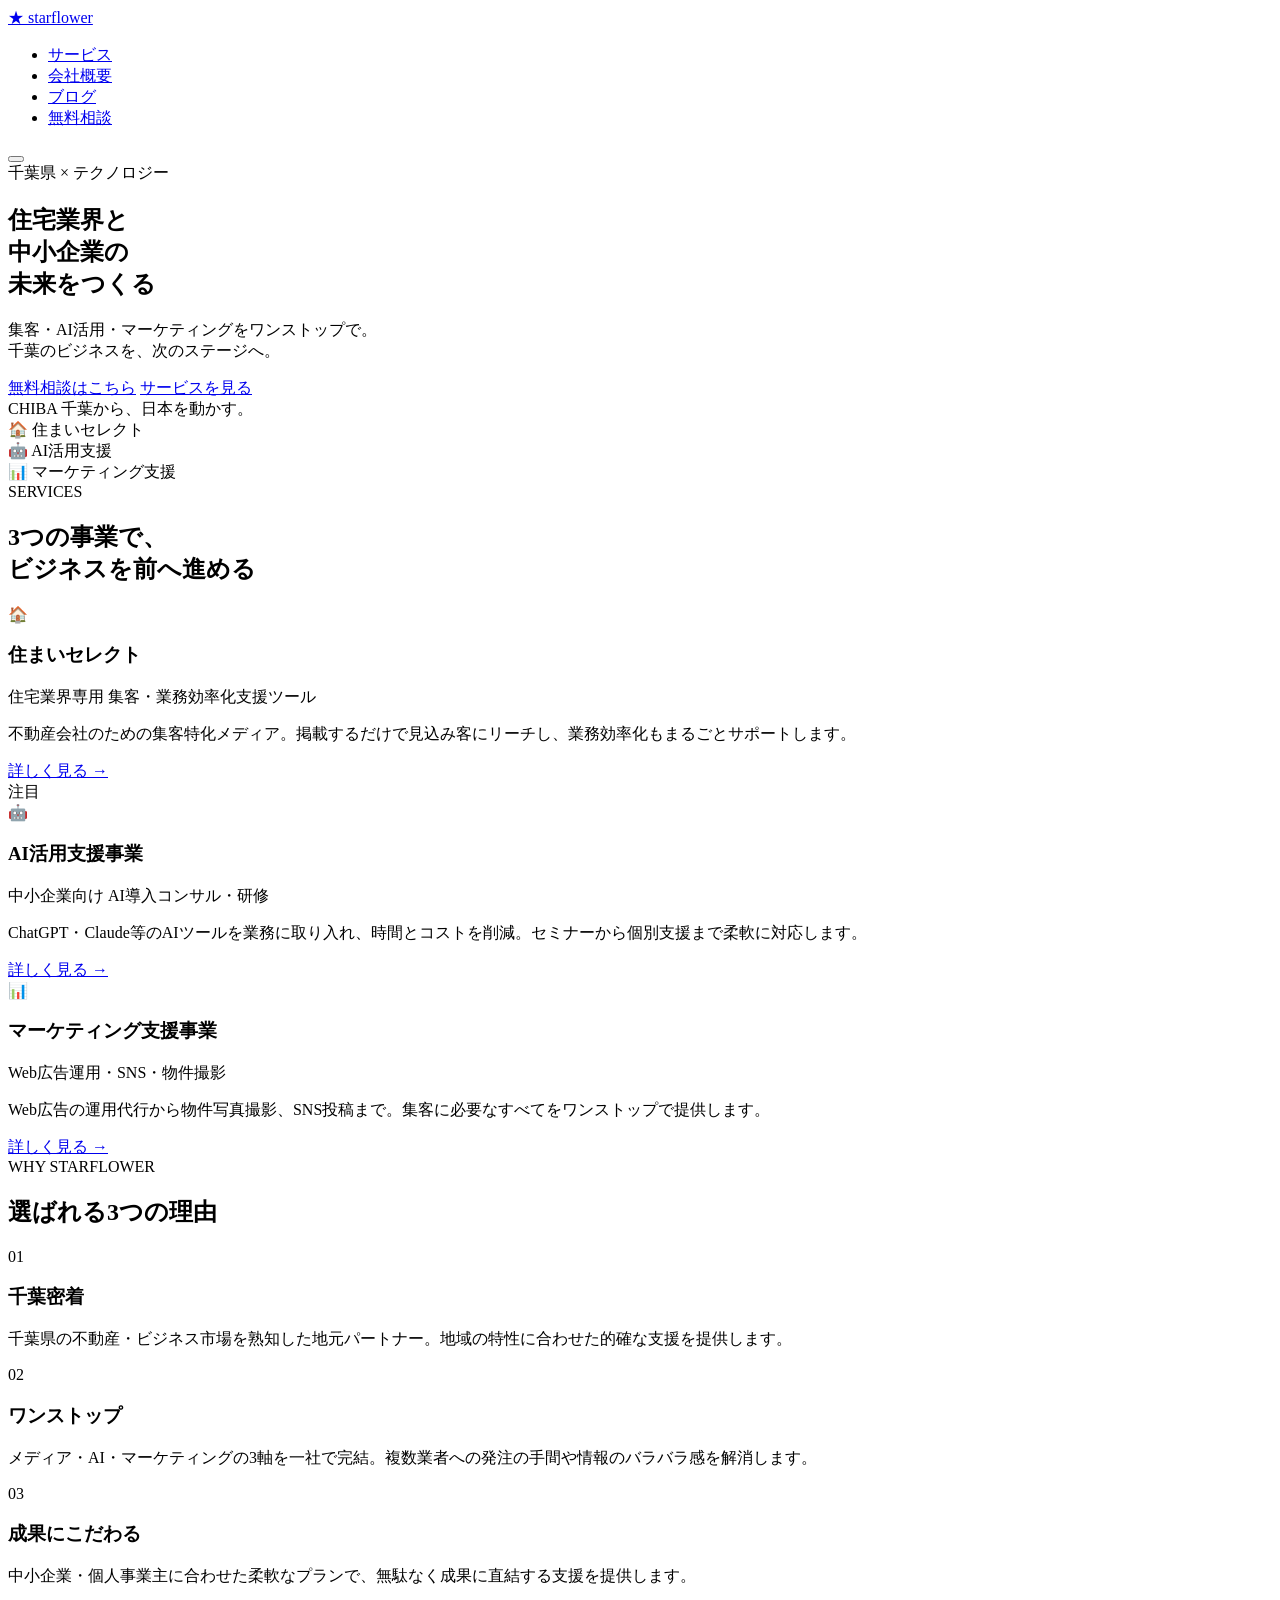
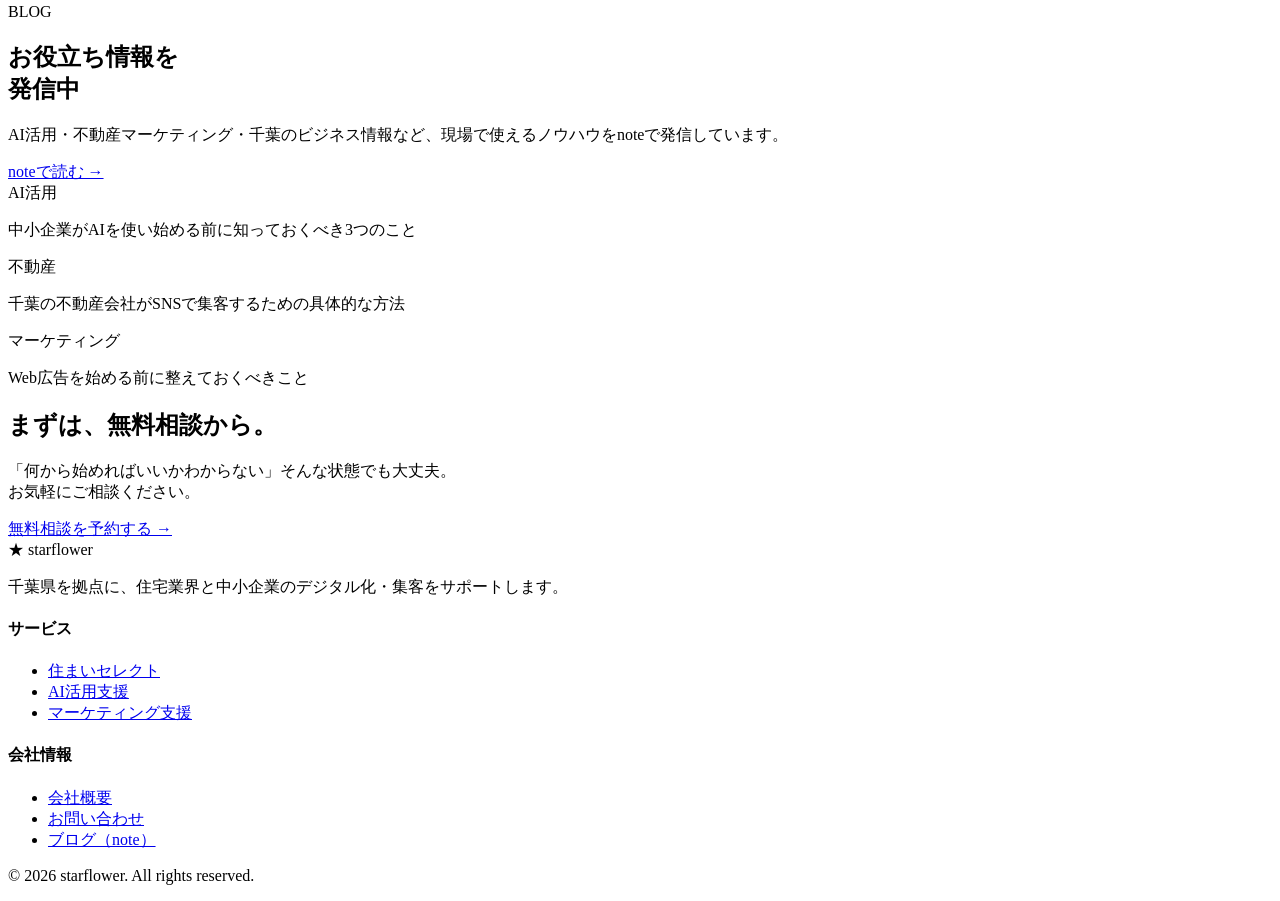
==== index.html @ 9327b20c "add index.html" ====
<!DOCTYPE html>
<html lang="ja">
<head>
  <meta charset="UTF-8">
  <meta name="viewport" content="width=device-width, initial-scale=1.0">
  <title>starflower | 千葉の住宅業界・中小企業を支援</title>
  <meta name="description" content="starflowerは千葉県を拠点に、住まいセレクト・AI活用支援・マーケティング支援の3事業で、住宅業界と中小企業のデジタル化・集客をサポートします。">
  <link rel="preconnect" href="https://fonts.googleapis.com">
  <link rel="preconnect" href="https://fonts.gstatic.com" crossorigin>
  <link href="https://fonts.googleapis.com/css2?family=Noto+Sans+JP:wght@300;400;500;700&family=Poppins:wght@400;600;700&display=swap" rel="stylesheet">
  <link rel="stylesheet" href="css/style.css">
</head>
<body>

  <!-- Header -->
  <header class="header" id="header">
    <div class="container">
      <a href="index.html" class="logo">★ starflower</a>
      <nav class="nav" id="nav">
        <ul>
          <li><a href="services.html">サービス</a></li>
          <li><a href="about.html">会社概要</a></li>
          <li><a href="https://note.com/" target="_blank" rel="noopener">ブログ</a></li>
          <li><a href="contact.html" class="btn-nav">無料相談</a></li>
        </ul>
      </nav>
      <button class="hamburger" id="hamburger" aria-label="メニュー">
        <span></span><span></span><span></span>
      </button>
    </div>
  </header>

  <!-- Hero -->
  <section class="hero">
    <div class="container">
      <div class="hero-content fade-in">
        <span class="hero-badge">千葉県 × テクノロジー</span>
        <h1>住宅業界と<br>中小企業の<br><span class="highlight">未来をつくる</span></h1>
        <p class="hero-sub">集客・AI活用・マーケティングをワンストップで。<br>千葉のビジネスを、次のステージへ。</p>
        <div class="hero-cta">
          <a href="contact.html" class="btn-primary">無料相談はこちら</a>
          <a href="services.html" class="btn-ghost">サービスを見る</a>
        </div>
      </div>
      <div class="hero-visual fade-in">
        <div class="hero-blob">
          <div class="blob-inner">
            <div class="blob-text">
              <span class="blob-en">CHIBA</span>
              <span class="blob-ja">千葉から、日本を動かす。</span>
            </div>
          </div>
        </div>
        <div class="floating-card card-1">
          <span class="card-icon">🏠</span>
          <span>住まいセレクト</span>
        </div>
        <div class="floating-card card-2">
          <span class="card-icon">🤖</span>
          <span>AI活用支援</span>
        </div>
        <div class="floating-card card-3">
          <span class="card-icon">📊</span>
          <span>マーケティング支援</span>
        </div>
      </div>
    </div>
  </section>

  <!-- Services -->
  <section class="section services-section" id="services">
    <div class="container">
      <div class="section-header fade-in">
        <span class="section-label">SERVICES</span>
        <h2>3つの事業で、<br>ビジネスを前へ進める</h2>
      </div>
      <div class="services-grid">
        <div class="service-card fade-in">
          <div class="service-icon-wrap">🏠</div>
          <h3>住まいセレクト</h3>
          <p class="service-tag">住宅業界専用 集客・業務効率化支援ツール</p>
          <p class="service-desc">不動産会社のための集客特化メディア。掲載するだけで見込み客にリーチし、業務効率化もまるごとサポートします。</p>
          <a href="services.html#sumai" class="service-link">詳しく見る <span>→</span></a>
        </div>
        <div class="service-card featured fade-in">
          <div class="featured-badge">注目</div>
          <div class="service-icon-wrap">🤖</div>
          <h3>AI活用支援事業</h3>
          <p class="service-tag">中小企業向け AI導入コンサル・研修</p>
          <p class="service-desc">ChatGPT・Claude等のAIツールを業務に取り入れ、時間とコストを削減。セミナーから個別支援まで柔軟に対応します。</p>
          <a href="services.html#ai" class="service-link">詳しく見る <span>→</span></a>
        </div>
        <div class="service-card fade-in">
          <div class="service-icon-wrap">📊</div>
          <h3>マーケティング支援事業</h3>
          <p class="service-tag">Web広告運用・SNS・物件撮影</p>
          <p class="service-desc">Web広告の運用代行から物件写真撮影、SNS投稿まで。集客に必要なすべてをワンストップで提供します。</p>
          <a href="services.html#marketing" class="service-link">詳しく見る <span>→</span></a>
        </div>
      </div>
    </div>
  </section>

  <!-- Why -->
  <section class="section why-section">
    <div class="container">
      <div class="section-header fade-in">
        <span class="section-label">WHY STARFLOWER</span>
        <h2>選ばれる3つの理由</h2>
      </div>
      <div class="why-grid">
        <div class="why-item fade-in">
          <div class="why-number">01</div>
          <h3>千葉密着</h3>
          <p>千葉県の不動産・ビジネス市場を熟知した地元パートナー。地域の特性に合わせた的確な支援を提供します。</p>
        </div>
        <div class="why-item fade-in">
          <div class="why-number">02</div>
          <h3>ワンストップ</h3>
          <p>メディア・AI・マーケティングの3軸を一社で完結。複数業者への発注の手間や情報のバラバラ感を解消します。</p>
        </div>
        <div class="why-item fade-in">
          <div class="why-number">03</div>
          <h3>成果にこだわる</h3>
          <p>中小企業・個人事業主に合わせた柔軟なプランで、無駄なく成果に直結する支援を提供します。</p>
        </div>
      </div>
    </div>
  </section>

  <!-- Blog -->
  <section class="section blog-section">
    <div class="container">
      <div class="blog-inner fade-in">
        <div class="blog-text">
          <span class="section-label">BLOG</span>
          <h2>お役立ち情報を<br>発信中</h2>
          <p>AI活用・不動産マーケティング・千葉のビジネス情報など、現場で使えるノウハウをnoteで発信しています。</p>
          <a href="https://note.com/" target="_blank" rel="noopener" class="btn-primary">noteで読む →</a>
        </div>
        <div class="blog-visual">
          <div class="blog-card-preview">
            <div class="blog-card-item">
              <span class="blog-tag-item">AI活用</span>
              <p>中小企業がAIを使い始める前に知っておくべき3つのこと</p>
            </div>
            <div class="blog-card-item">
              <span class="blog-tag-item">不動産</span>
              <p>千葉の不動産会社がSNSで集客するための具体的な方法</p>
            </div>
            <div class="blog-card-item">
              <span class="blog-tag-item">マーケティング</span>
              <p>Web広告を始める前に整えておくべきこと</p>
            </div>
          </div>
        </div>
      </div>
    </div>
  </section>

  <!-- CTA -->
  <section class="cta-section fade-in">
    <div class="container">
      <h2>まずは、無料相談から。</h2>
      <p>「何から始めればいいかわからない」そんな状態でも大丈夫。<br>お気軽にご相談ください。</p>
      <a href="contact.html" class="btn-white">無料相談を予約する →</a>
    </div>
  </section>

  <!-- Footer -->
  <footer class="footer">
    <div class="container">
      <div class="footer-grid">
        <div class="footer-brand">
          <div class="footer-logo">★ starflower</div>
          <p>千葉県を拠点に、住宅業界と中小企業のデジタル化・集客をサポートします。</p>
        </div>
        <div class="footer-links">
          <h4>サービス</h4>
          <ul>
            <li><a href="services.html#sumai">住まいセレクト</a></li>
            <li><a href="services.html#ai">AI活用支援</a></li>
            <li><a href="services.html#marketing">マーケティング支援</a></li>
          </ul>
        </div>
        <div class="footer-links">
          <h4>会社情報</h4>
          <ul>
            <li><a href="about.html">会社概要</a></li>
            <li><a href="contact.html">お問い合わせ</a></li>
            <li><a href="https://note.com/" target="_blank" rel="noopener">ブログ（note）</a></li>
          </ul>
        </div>
      </div>
      <div class="footer-bottom">
        <p>&copy; 2026 starflower. All rights reserved.</p>
      </div>
    </div>
  </footer>

  <script src="js/main.js"></script>
</body>
</html>
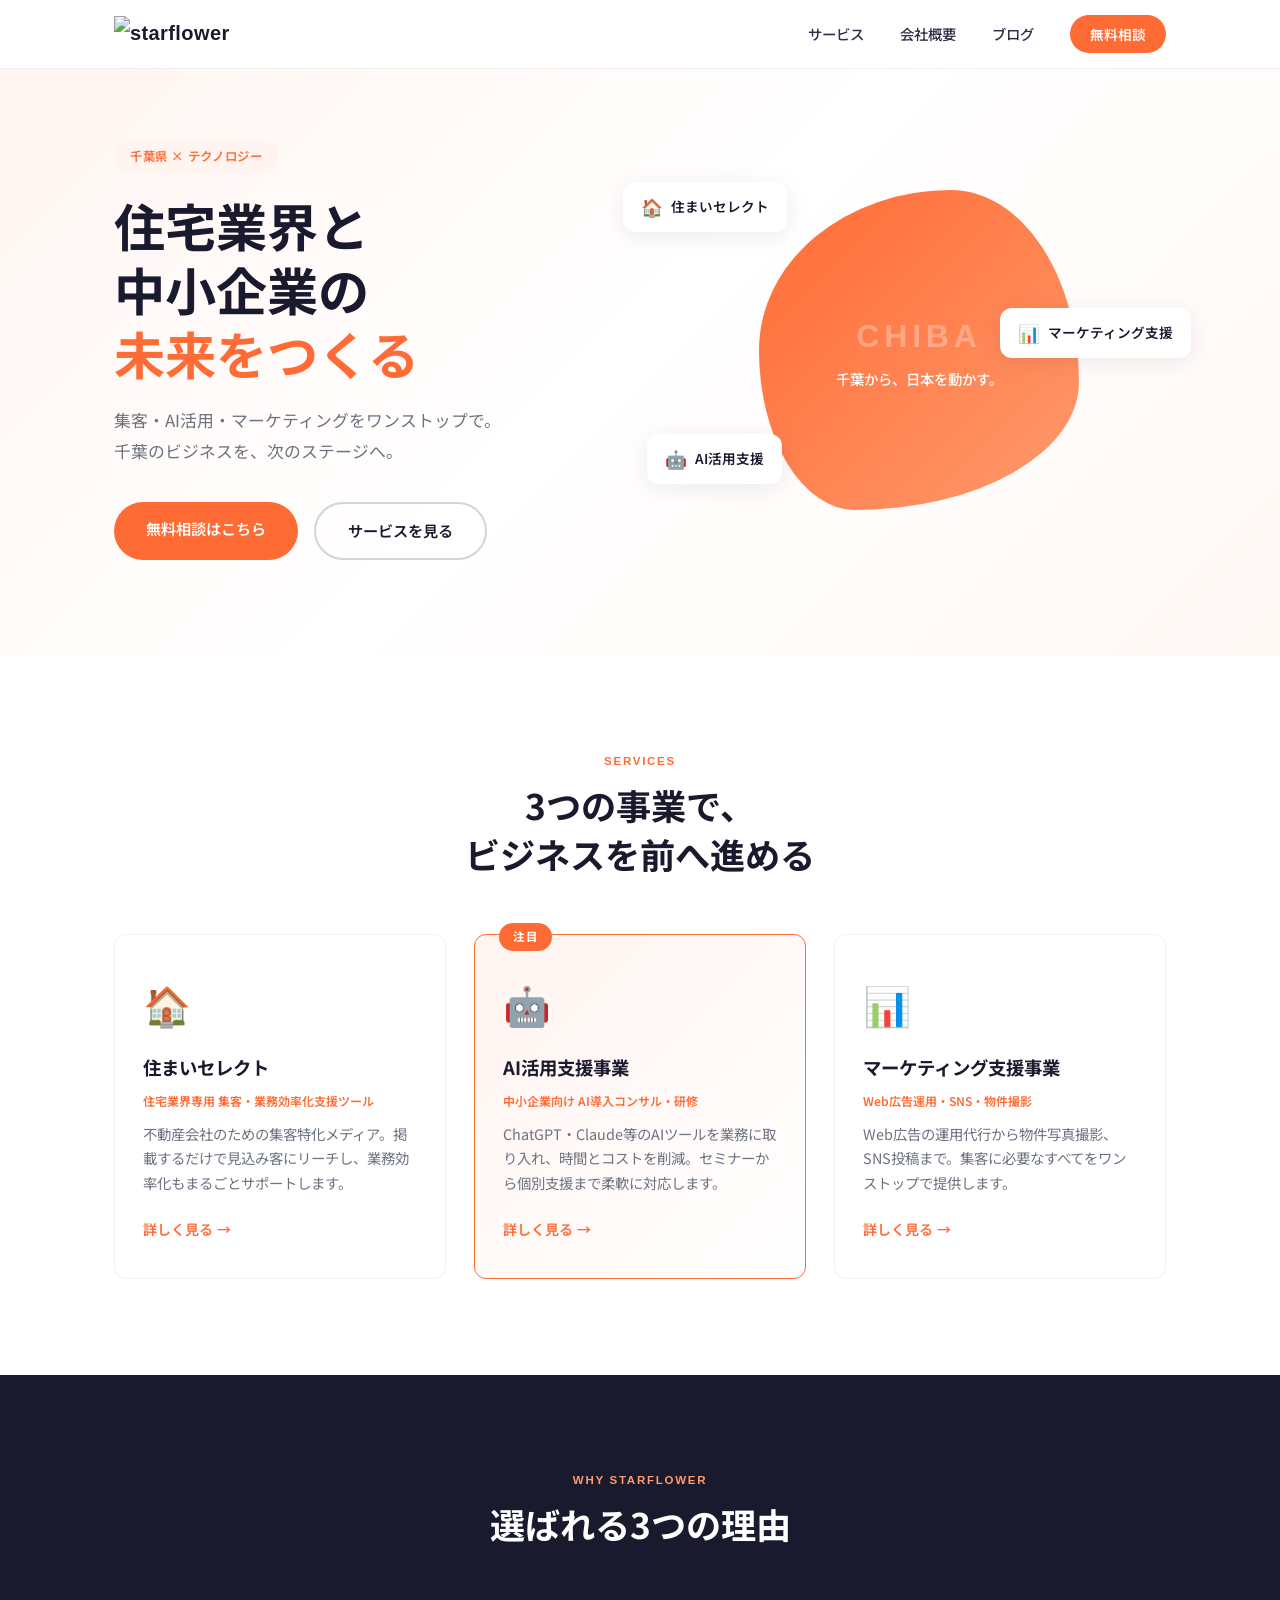
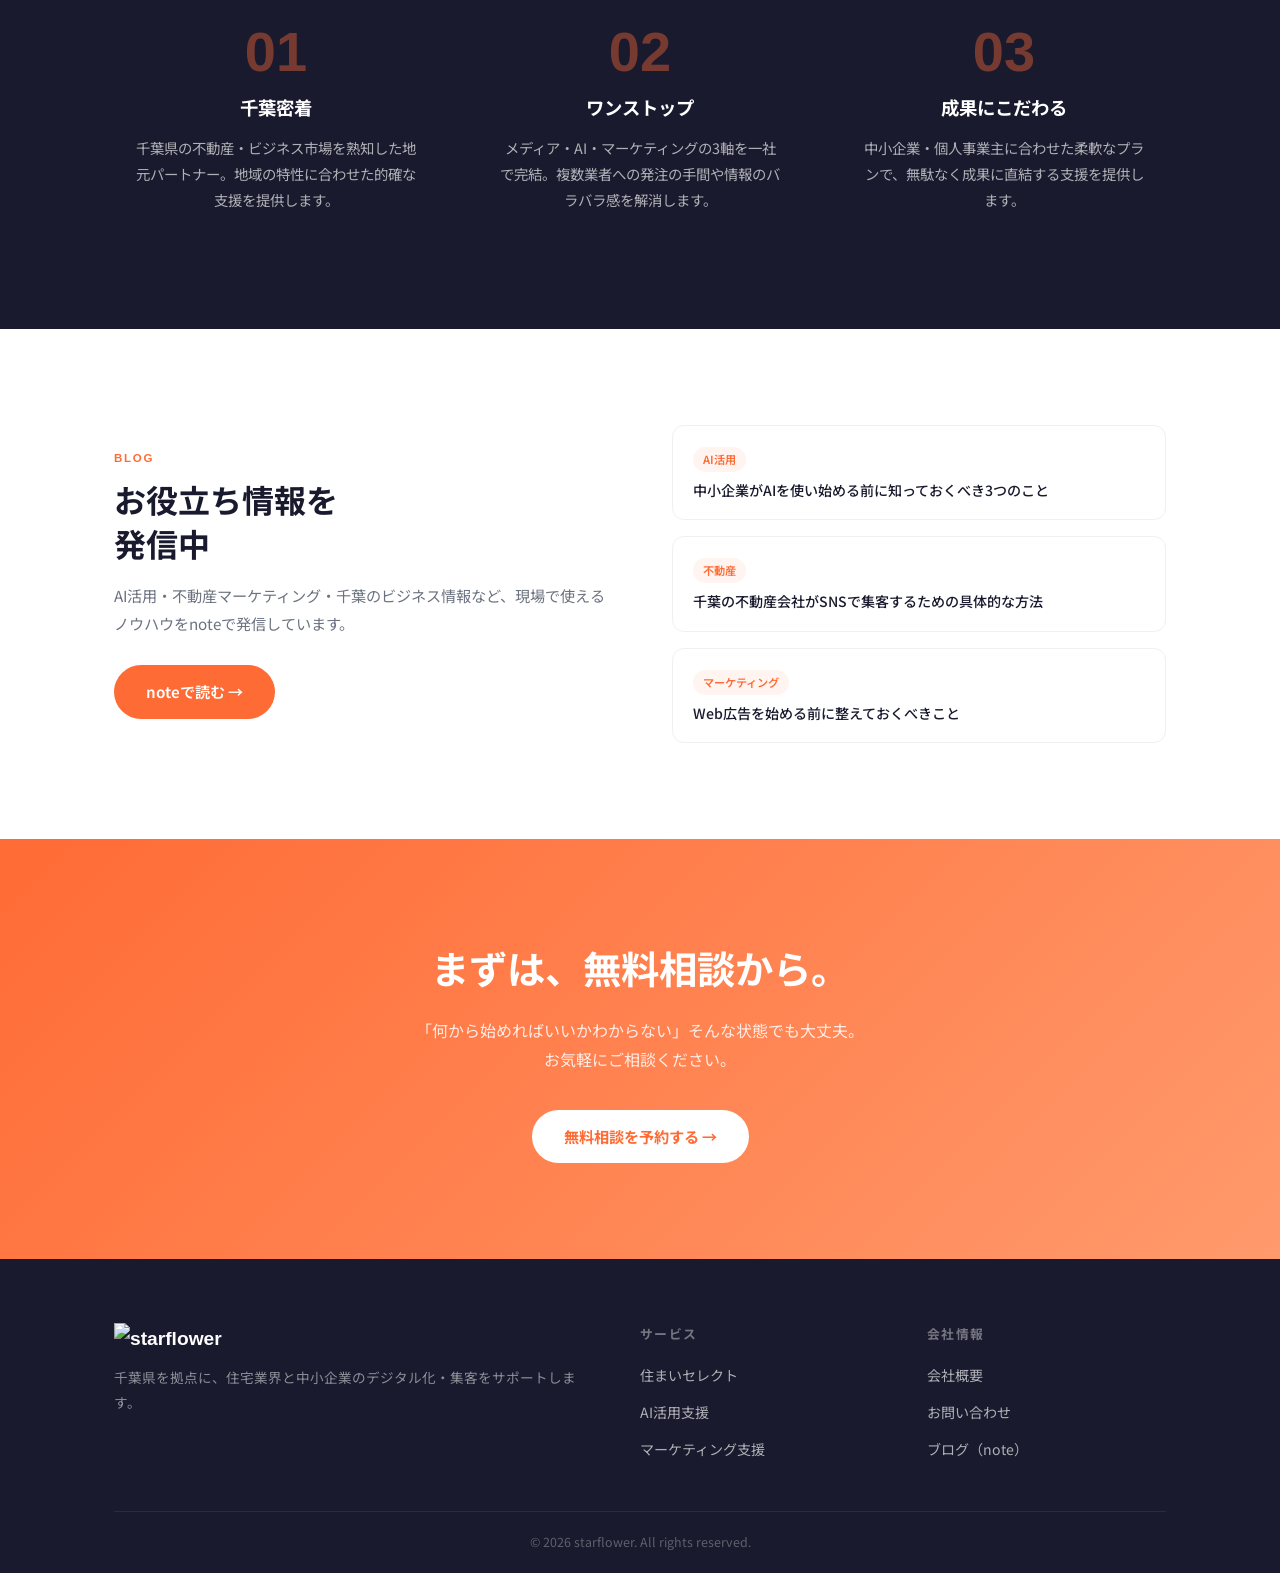
==== commit faf2d975: "update index.html" ====
--- a/index.html
+++ b/index.html
@@ -15,7 +15,7 @@
   <!-- Header -->
   <header class="header" id="header">
     <div class="container">
-      <a href="index.html" class="logo">★ starflower</a>
+      <a href="index.html" class="logo"><img src="logo-full.svg" alt="starflower" height="36" style="display:block;"></a>
       <nav class="nav" id="nav">
         <ul>
           <li><a href="services.html">サービス</a></li>
@@ -172,7 +172,7 @@
     <div class="container">
       <div class="footer-grid">
         <div class="footer-brand">
-          <div class="footer-logo">★ starflower</div>
+          <div class="footer-logo"><img src="logo-white.svg" alt="starflower" height="28" style="display:block;"></div>
           <p>千葉県を拠点に、住宅業界と中小企業のデジタル化・集客をサポートします。</p>
         </div>
         <div class="footer-links">
--- a/css/style.css
+++ b/css/style.css
@@ -0,0 +1,863 @@
+/* ===========================
+   starflower - style.css
+   スタートアップ系 コーラルオレンジ × ホワイト
+=========================== */
+
+/* --- Variables --- */
+:root {
+  --primary: #FF6B35;
+  --primary-dark: #E85520;
+  --primary-light: #FFF4F0;
+  --dark: #1A1A2E;
+  --dark-mid: #2D2D45;
+  --gray: #6B7280;
+  --gray-light: #D1D5DB;
+  --white: #FFFFFF;
+  --bg-light: #F9F9FB;
+  --font-jp: 'Noto Sans JP', sans-serif;
+  --font-en: 'Poppins', sans-serif;
+  --radius: 12px;
+  --shadow: 0 4px 24px rgba(0,0,0,0.08);
+  --shadow-hover: 0 8px 40px rgba(255,107,53,0.18);
+  --transition: all 0.3s ease;
+}
+
+/* --- Reset --- */
+*, *::before, *::after { box-sizing: border-box; margin: 0; padding: 0; }
+html { scroll-behavior: smooth; }
+body {
+  font-family: var(--font-jp);
+  color: var(--dark);
+  background: var(--white);
+  line-height: 1.7;
+  -webkit-font-smoothing: antialiased;
+}
+img { max-width: 100%; display: block; }
+a { color: inherit; text-decoration: none; }
+ul { list-style: none; }
+
+/* --- Container --- */
+.container {
+  max-width: 1100px;
+  margin: 0 auto;
+  padding: 0 24px;
+}
+
+/* --- Section --- */
+.section { padding: 96px 0; }
+.bg-light { background: var(--bg-light); }
+
+.section-header {
+  text-align: center;
+  margin-bottom: 56px;
+}
+.section-header h2 {
+  font-size: clamp(1.6rem, 3vw, 2.2rem);
+  font-weight: 700;
+  line-height: 1.4;
+  margin-top: 8px;
+}
+.section-header p {
+  color: var(--gray);
+  margin-top: 12px;
+  font-size: 1rem;
+}
+
+.section-label {
+  font-family: var(--font-en);
+  font-size: 0.72rem;
+  font-weight: 600;
+  letter-spacing: 0.15em;
+  color: var(--primary);
+  text-transform: uppercase;
+  display: block;
+  margin-bottom: 4px;
+}
+
+/* --- Header --- */
+.header {
+  position: fixed;
+  top: 0; left: 0; right: 0;
+  z-index: 100;
+  background: rgba(255,255,255,0.95);
+  backdrop-filter: blur(12px);
+  border-bottom: 1px solid rgba(0,0,0,0.06);
+  transition: var(--transition);
+}
+.header .container {
+  display: flex;
+  align-items: center;
+  justify-content: space-between;
+  height: 68px;
+}
+.logo {
+  font-family: var(--font-en);
+  font-size: 1.25rem;
+  font-weight: 700;
+  color: var(--dark);
+  letter-spacing: 0.02em;
+}
+.logo:hover { color: var(--primary); }
+
+.nav ul {
+  display: flex;
+  align-items: center;
+  gap: 36px;
+}
+.nav a {
+  font-size: 0.9rem;
+  font-weight: 500;
+  color: var(--dark-mid);
+  transition: var(--transition);
+  position: relative;
+}
+.nav a:not(.btn-nav)::after {
+  content: '';
+  position: absolute;
+  bottom: -4px; left: 0;
+  width: 0; height: 2px;
+  background: var(--primary);
+  transition: width 0.3s;
+}
+.nav a:not(.btn-nav):hover::after,
+.nav a.active:not(.btn-nav)::after { width: 100%; }
+.nav a:hover { color: var(--primary); }
+
+.btn-nav {
+  background: var(--primary);
+  color: var(--white) !important;
+  padding: 9px 20px;
+  border-radius: 50px;
+  font-size: 0.85rem !important;
+  font-weight: 600 !important;
+  transition: var(--transition);
+}
+.btn-nav:hover { background: var(--primary-dark) !important; transform: translateY(-1px); }
+
+/* --- Hamburger --- */
+.hamburger {
+  display: none;
+  flex-direction: column;
+  gap: 5px;
+  background: none;
+  border: none;
+  cursor: pointer;
+  padding: 4px;
+}
+.hamburger span {
+  display: block;
+  width: 24px; height: 2px;
+  background: var(--dark);
+  border-radius: 2px;
+  transition: var(--transition);
+}
+.hamburger.open span:nth-child(1) { transform: translateY(7px) rotate(45deg); }
+.hamburger.open span:nth-child(2) { opacity: 0; }
+.hamburger.open span:nth-child(3) { transform: translateY(-7px) rotate(-45deg); }
+
+/* --- Buttons --- */
+.btn-primary {
+  display: inline-block;
+  background: var(--primary);
+  color: var(--white);
+  padding: 14px 32px;
+  border-radius: 50px;
+  font-size: 0.95rem;
+  font-weight: 600;
+  transition: var(--transition);
+  border: none;
+  cursor: pointer;
+}
+.btn-primary:hover {
+  background: var(--primary-dark);
+  transform: translateY(-2px);
+  box-shadow: var(--shadow-hover);
+}
+.btn-ghost {
+  display: inline-block;
+  background: transparent;
+  color: var(--dark);
+  padding: 14px 32px;
+  border-radius: 50px;
+  font-size: 0.95rem;
+  font-weight: 600;
+  border: 2px solid var(--gray-light);
+  transition: var(--transition);
+}
+.btn-ghost:hover {
+  border-color: var(--primary);
+  color: var(--primary);
+  transform: translateY(-2px);
+}
+.btn-white {
+  display: inline-block;
+  background: var(--white);
+  color: var(--primary);
+  padding: 14px 32px;
+  border-radius: 50px;
+  font-size: 0.95rem;
+  font-weight: 700;
+  transition: var(--transition);
+}
+.btn-white:hover {
+  background: var(--primary-light);
+  transform: translateY(-2px);
+  box-shadow: 0 8px 32px rgba(0,0,0,0.15);
+}
+.btn-full { width: 100%; text-align: center; }
+
+/* --- Hero --- */
+.hero {
+  padding: 140px 0 96px;
+  background: linear-gradient(135deg, #FFF4F0 0%, #FFFFFF 50%, #FFF8F5 100%);
+  overflow: hidden;
+}
+.hero .container {
+  display: grid;
+  grid-template-columns: 1fr 1fr;
+  gap: 64px;
+  align-items: center;
+}
+.hero-badge {
+  display: inline-block;
+  background: var(--primary-light);
+  color: var(--primary);
+  font-size: 0.78rem;
+  font-weight: 600;
+  padding: 6px 16px;
+  border-radius: 50px;
+  margin-bottom: 20px;
+  letter-spacing: 0.05em;
+}
+.hero h1 {
+  font-size: clamp(2rem, 4.5vw, 3.2rem);
+  font-weight: 700;
+  line-height: 1.25;
+  margin-bottom: 20px;
+}
+.highlight {
+  color: var(--primary);
+  position: relative;
+}
+.hero-sub {
+  color: var(--gray);
+  font-size: 1.05rem;
+  line-height: 1.8;
+  margin-bottom: 36px;
+}
+.hero-cta {
+  display: flex;
+  gap: 16px;
+  flex-wrap: wrap;
+}
+
+/* Hero Visual */
+.hero-visual {
+  position: relative;
+  height: 420px;
+}
+.hero-blob {
+  width: 320px;
+  height: 320px;
+  background: linear-gradient(135deg, var(--primary) 0%, #FF9A6C 100%);
+  border-radius: 60% 40% 70% 30% / 50% 60% 40% 50%;
+  display: flex;
+  align-items: center;
+  justify-content: center;
+  animation: blobAnim 6s ease-in-out infinite;
+  position: absolute;
+  top: 50%; left: 50%;
+  transform: translate(-50%, -50%);
+}
+@keyframes blobAnim {
+  0%, 100% { border-radius: 60% 40% 70% 30% / 50% 60% 40% 50%; }
+  50% { border-radius: 40% 60% 30% 70% / 60% 40% 60% 40%; }
+}
+.blob-inner {
+  text-align: center;
+  color: var(--white);
+}
+.blob-en {
+  font-family: var(--font-en);
+  font-size: 2rem;
+  font-weight: 700;
+  letter-spacing: 0.15em;
+  display: block;
+  opacity: 0.3;
+}
+.blob-ja {
+  font-size: 0.9rem;
+  font-weight: 500;
+  display: block;
+  margin-top: 4px;
+}
+
+.floating-card {
+  position: absolute;
+  background: var(--white);
+  border-radius: var(--radius);
+  padding: 10px 18px;
+  display: flex;
+  align-items: center;
+  gap: 8px;
+  font-size: 0.85rem;
+  font-weight: 600;
+  box-shadow: var(--shadow);
+  white-space: nowrap;
+  animation: float 3s ease-in-out infinite;
+}
+.card-1 { top: 10%; left: -10%; animation-delay: 0s; }
+.card-2 { top: 70%; left: -5%; animation-delay: 1s; }
+.card-3 { top: 40%; right: -5%; animation-delay: 2s; }
+.card-icon { font-size: 1.1rem; }
+
+@keyframes float {
+  0%, 100% { transform: translateY(0); }
+  50% { transform: translateY(-8px); }
+}
+
+/* --- Services --- */
+.services-grid {
+  display: grid;
+  grid-template-columns: repeat(3, 1fr);
+  gap: 28px;
+}
+.service-card {
+  background: var(--white);
+  border: 1.5px solid #F0F0F0;
+  border-radius: var(--radius);
+  padding: 36px 28px;
+  position: relative;
+  transition: var(--transition);
+}
+.service-card:hover {
+  border-color: var(--primary);
+  box-shadow: var(--shadow-hover);
+  transform: translateY(-4px);
+}
+.service-card.featured {
+  border-color: var(--primary);
+  background: linear-gradient(135deg, #FFF4F0 0%, #FFFFFF 100%);
+}
+.featured-badge {
+  position: absolute;
+  top: -12px; left: 24px;
+  background: var(--primary);
+  color: var(--white);
+  font-size: 0.72rem;
+  font-weight: 700;
+  padding: 4px 14px;
+  border-radius: 50px;
+  letter-spacing: 0.05em;
+}
+.service-icon-wrap {
+  font-size: 2.4rem;
+  margin-bottom: 16px;
+}
+.service-card h3 {
+  font-size: 1.15rem;
+  font-weight: 700;
+  margin-bottom: 8px;
+}
+.service-tag {
+  font-size: 0.75rem;
+  color: var(--primary);
+  font-weight: 600;
+  margin-bottom: 12px;
+  line-height: 1.5;
+}
+.service-desc {
+  font-size: 0.9rem;
+  color: var(--gray);
+  line-height: 1.7;
+  margin-bottom: 20px;
+}
+.service-link {
+  font-size: 0.88rem;
+  font-weight: 600;
+  color: var(--primary);
+  display: inline-flex;
+  align-items: center;
+  gap: 4px;
+  transition: var(--transition);
+}
+.service-link:hover { gap: 8px; }
+
+/* --- Why --- */
+.why-section { background: var(--dark); }
+.why-section .section-label { color: #FF9A6C; }
+.why-section h2 { color: var(--white); }
+.why-grid {
+  display: grid;
+  grid-template-columns: repeat(3, 1fr);
+  gap: 40px;
+}
+.why-item { text-align: center; padding: 20px; }
+.why-number {
+  font-family: var(--font-en);
+  font-size: 3.5rem;
+  font-weight: 700;
+  color: var(--primary);
+  opacity: 0.4;
+  line-height: 1;
+  margin-bottom: 12px;
+}
+.why-item h3 {
+  font-size: 1.15rem;
+  font-weight: 700;
+  color: var(--white);
+  margin-bottom: 12px;
+}
+.why-item p {
+  font-size: 0.9rem;
+  color: rgba(255,255,255,0.65);
+  line-height: 1.8;
+}
+
+/* --- Blog --- */
+.blog-inner {
+  display: grid;
+  grid-template-columns: 1fr 1fr;
+  gap: 64px;
+  align-items: center;
+}
+.blog-text .section-label { margin-bottom: 8px; }
+.blog-text h2 {
+  font-size: clamp(1.5rem, 3vw, 2rem);
+  font-weight: 700;
+  line-height: 1.4;
+  margin-bottom: 16px;
+}
+.blog-text p {
+  color: var(--gray);
+  font-size: 0.95rem;
+  line-height: 1.8;
+  margin-bottom: 28px;
+}
+.blog-card-preview {
+  display: flex;
+  flex-direction: column;
+  gap: 16px;
+}
+.blog-card-item {
+  background: var(--white);
+  border: 1.5px solid #F0F0F0;
+  border-radius: var(--radius);
+  padding: 18px 20px;
+  transition: var(--transition);
+}
+.blog-card-item:hover {
+  border-color: var(--primary);
+  box-shadow: var(--shadow);
+}
+.blog-tag-item {
+  display: inline-block;
+  background: var(--primary-light);
+  color: var(--primary);
+  font-size: 0.7rem;
+  font-weight: 600;
+  padding: 3px 10px;
+  border-radius: 50px;
+  margin-bottom: 8px;
+}
+.blog-card-item p {
+  font-size: 0.88rem;
+  font-weight: 500;
+  line-height: 1.5;
+  color: var(--dark);
+}
+
+/* --- CTA Section --- */
+.cta-section {
+  background: linear-gradient(135deg, var(--primary) 0%, #FF9A6C 100%);
+  padding: 96px 0;
+  text-align: center;
+}
+.cta-section h2 {
+  font-size: clamp(1.6rem, 3.5vw, 2.4rem);
+  font-weight: 700;
+  color: var(--white);
+  margin-bottom: 16px;
+}
+.cta-section p {
+  color: rgba(255,255,255,0.85);
+  font-size: 1rem;
+  line-height: 1.8;
+  margin-bottom: 36px;
+}
+
+/* --- Page Hero --- */
+.page-hero {
+  padding: 140px 0 72px;
+  background: linear-gradient(135deg, #FFF4F0 0%, #FFFFFF 60%);
+  text-align: center;
+}
+.page-hero .section-label { margin-bottom: 12px; }
+.page-hero h1 {
+  font-size: clamp(2rem, 4vw, 2.8rem);
+  font-weight: 700;
+  margin-bottom: 16px;
+}
+.page-hero p {
+  color: var(--gray);
+  font-size: 1.05rem;
+}
+
+/* --- Service Detail --- */
+.service-detail { padding: 96px 0; }
+.service-detail-inner {
+  display: grid;
+  grid-template-columns: 200px 1fr;
+  gap: 64px;
+  align-items: start;
+}
+.service-detail-inner.reverse {
+  grid-template-columns: 1fr 200px;
+}
+.service-detail-inner.reverse .service-detail-label { order: 2; }
+.service-detail-inner.reverse .service-detail-content { order: 1; }
+.service-detail-label {
+  text-align: center;
+  padding-top: 16px;
+}
+.service-num {
+  font-family: var(--font-en);
+  font-size: 4rem;
+  font-weight: 700;
+  color: var(--primary);
+  opacity: 0.2;
+  display: block;
+  line-height: 1;
+}
+.service-icon-lg { font-size: 4rem; display: block; margin-top: 8px; }
+.service-detail-content h2 {
+  font-size: clamp(1.6rem, 3vw, 2.2rem);
+  font-weight: 700;
+  margin: 8px 0 8px;
+}
+.service-subtitle {
+  color: var(--primary);
+  font-size: 0.9rem;
+  font-weight: 600;
+  margin-bottom: 20px;
+}
+.service-body {
+  color: var(--gray);
+  font-size: 0.95rem;
+  line-height: 1.85;
+  margin-bottom: 32px;
+}
+.feature-list {
+  display: flex;
+  flex-direction: column;
+  gap: 20px;
+  margin-bottom: 32px;
+}
+.feature-item {
+  display: flex;
+  gap: 16px;
+  align-items: flex-start;
+}
+.feature-icon {
+  width: 24px; height: 24px;
+  background: var(--primary);
+  color: var(--white);
+  border-radius: 50%;
+  display: flex;
+  align-items: center;
+  justify-content: center;
+  font-size: 0.75rem;
+  font-weight: 700;
+  flex-shrink: 0;
+  margin-top: 2px;
+}
+.feature-item h4 {
+  font-size: 0.95rem;
+  font-weight: 700;
+  margin-bottom: 4px;
+}
+.feature-item p {
+  font-size: 0.88rem;
+  color: var(--gray);
+  line-height: 1.7;
+}
+.target-box {
+  background: var(--primary-light);
+  border-radius: var(--radius);
+  padding: 24px 28px;
+  margin-bottom: 32px;
+}
+.target-box h4 {
+  font-size: 0.9rem;
+  font-weight: 700;
+  color: var(--primary);
+  margin-bottom: 12px;
+}
+.target-box ul { display: flex; flex-direction: column; gap: 8px; }
+.target-box li {
+  font-size: 0.88rem;
+  color: var(--dark-mid);
+  padding-left: 16px;
+  position: relative;
+}
+.target-box li::before {
+  content: '・';
+  position: absolute;
+  left: 0;
+  color: var(--primary);
+}
+
+/* --- About: Message --- */
+.message-inner {
+  display: grid;
+  grid-template-columns: 1fr 320px;
+  gap: 64px;
+  align-items: center;
+}
+.message-text .section-label { margin-bottom: 8px; }
+.message-text h2 {
+  font-size: clamp(1.5rem, 3vw, 2rem);
+  font-weight: 700;
+  margin-bottom: 24px;
+}
+.message-text p {
+  color: var(--gray);
+  font-size: 0.95rem;
+  line-height: 1.9;
+  margin-bottom: 16px;
+}
+.message-sign {
+  font-weight: 700;
+  color: var(--dark) !important;
+  margin-top: 24px;
+}
+.photo-placeholder {
+  width: 100%;
+  aspect-ratio: 3/4;
+  background: var(--primary-light);
+  border-radius: var(--radius);
+  display: flex;
+  flex-direction: column;
+  align-items: center;
+  justify-content: center;
+  gap: 8px;
+  border: 2px dashed var(--primary);
+  opacity: 0.6;
+}
+.photo-placeholder span { font-size: 3rem; }
+.photo-placeholder p { font-size: 0.85rem; color: var(--primary); font-weight: 600; }
+
+/* --- Company Table --- */
+.company-table {
+  max-width: 760px;
+  margin: 0 auto;
+}
+.company-table table {
+  width: 100%;
+  border-collapse: collapse;
+  background: var(--white);
+  border-radius: var(--radius);
+  overflow: hidden;
+  box-shadow: var(--shadow);
+}
+.company-table th, .company-table td {
+  padding: 18px 24px;
+  text-align: left;
+  border-bottom: 1px solid #F0F0F0;
+  font-size: 0.9rem;
+}
+.company-table th {
+  background: var(--primary-light);
+  color: var(--primary);
+  font-weight: 700;
+  width: 160px;
+  white-space: nowrap;
+}
+.company-table td { color: var(--dark-mid); line-height: 1.8; }
+.company-table tr:last-child th,
+.company-table tr:last-child td { border-bottom: none; }
+
+/* --- Vision --- */
+.vision-grid {
+  display: grid;
+  grid-template-columns: repeat(3, 1fr);
+  gap: 28px;
+}
+.vision-item {
+  background: var(--white);
+  border: 1.5px solid #F0F0F0;
+  border-radius: var(--radius);
+  padding: 36px 28px;
+  text-align: center;
+  transition: var(--transition);
+}
+.vision-item:hover {
+  border-color: var(--primary);
+  box-shadow: var(--shadow-hover);
+  transform: translateY(-4px);
+}
+.vision-icon { font-size: 2.5rem; margin-bottom: 16px; }
+.vision-item h3 { font-size: 1rem; font-weight: 700; margin-bottom: 12px; }
+.vision-item p { font-size: 0.88rem; color: var(--gray); line-height: 1.8; }
+
+/* --- Contact --- */
+.contact-inner {
+  display: grid;
+  grid-template-columns: 1fr 1.2fr;
+  gap: 64px;
+  align-items: start;
+}
+.contact-info h2 {
+  font-size: clamp(1.4rem, 3vw, 1.9rem);
+  font-weight: 700;
+  line-height: 1.4;
+  margin-bottom: 32px;
+}
+.contact-items { display: flex; flex-direction: column; gap: 20px; margin-bottom: 28px; }
+.contact-item {
+  display: flex;
+  gap: 16px;
+  align-items: flex-start;
+}
+.contact-item-icon { font-size: 1.6rem; flex-shrink: 0; }
+.contact-item h4 { font-size: 0.92rem; font-weight: 700; margin-bottom: 4px; }
+.contact-item p { font-size: 0.85rem; color: var(--gray); }
+.contact-note {
+  background: var(--bg-light);
+  border-radius: 8px;
+  padding: 14px 18px;
+  font-size: 0.85rem;
+  color: var(--gray);
+}
+
+.contact-form-wrap {
+  background: var(--white);
+  border-radius: var(--radius);
+  padding: 40px;
+  box-shadow: var(--shadow);
+  border: 1.5px solid #F0F0F0;
+}
+.contact-form { display: flex; flex-direction: column; gap: 20px; }
+.form-group { display: flex; flex-direction: column; gap: 6px; }
+.form-group label {
+  font-size: 0.85rem;
+  font-weight: 600;
+  color: var(--dark);
+}
+.required { color: var(--primary); }
+.form-group input,
+.form-group select,
+.form-group textarea {
+  padding: 12px 16px;
+  border: 1.5px solid var(--gray-light);
+  border-radius: 8px;
+  font-family: var(--font-jp);
+  font-size: 0.9rem;
+  color: var(--dark);
+  transition: var(--transition);
+  outline: none;
+  background: var(--white);
+}
+.form-group input:focus,
+.form-group select:focus,
+.form-group textarea:focus {
+  border-color: var(--primary);
+  box-shadow: 0 0 0 3px rgba(255,107,53,0.12);
+}
+.form-group textarea { resize: vertical; }
+.form-note {
+  text-align: center;
+  font-size: 0.8rem;
+  color: var(--gray);
+  margin-top: 4px;
+}
+
+/* --- Footer --- */
+.footer {
+  background: var(--dark);
+  padding: 64px 0 0;
+}
+.footer-grid {
+  display: grid;
+  grid-template-columns: 2fr 1fr 1fr;
+  gap: 48px;
+  padding-bottom: 48px;
+  border-bottom: 1px solid rgba(255,255,255,0.08);
+}
+.footer-logo {
+  font-family: var(--font-en);
+  font-size: 1.2rem;
+  font-weight: 700;
+  color: var(--white);
+  margin-bottom: 14px;
+}
+.footer-brand p {
+  font-size: 0.85rem;
+  color: rgba(255,255,255,0.5);
+  line-height: 1.8;
+}
+.footer-links h4 {
+  font-size: 0.8rem;
+  font-weight: 700;
+  color: rgba(255,255,255,0.4);
+  text-transform: uppercase;
+  letter-spacing: 0.1em;
+  margin-bottom: 16px;
+}
+.footer-links ul { display: flex; flex-direction: column; gap: 10px; }
+.footer-links a {
+  font-size: 0.88rem;
+  color: rgba(255,255,255,0.65);
+  transition: var(--transition);
+}
+.footer-links a:hover { color: var(--primary); }
+.footer-bottom {
+  padding: 20px 0;
+  text-align: center;
+}
+.footer-bottom p {
+  font-size: 0.78rem;
+  color: rgba(255,255,255,0.3);
+}
+
+/* --- Fade In Animation --- */
+.fade-in {
+  opacity: 0;
+  transform: translateY(24px);
+  transition: opacity 0.6s ease, transform 0.6s ease;
+}
+.fade-in.visible {
+  opacity: 1;
+  transform: translateY(0);
+}
+
+/* --- Responsive --- */
+@media (max-width: 900px) {
+  .hero .container { grid-template-columns: 1fr; gap: 48px; }
+  .hero-visual { display: none; }
+  .services-grid { grid-template-columns: 1fr; gap: 20px; }
+  .why-grid { grid-template-columns: 1fr; gap: 32px; }
+  .blog-inner { grid-template-columns: 1fr; gap: 40px; }
+  .service-detail-inner,
+  .service-detail-inner.reverse { grid-template-columns: 1fr; }
+  .service-detail-label { display: none; }
+  .message-inner { grid-template-columns: 1fr; }
+  .message-photo { display: none; }
+  .vision-grid { grid-template-columns: 1fr; gap: 20px; }
+  .contact-inner { grid-template-columns: 1fr; }
+  .footer-grid { grid-template-columns: 1fr; gap: 32px; }
+}
+
+@media (max-width: 768px) {
+  .nav { display: none; position: fixed; top: 68px; left: 0; right: 0; background: var(--white); padding: 24px; border-bottom: 1px solid #F0F0F0; flex-direction: column; }
+  .nav.open { display: flex; }
+  .nav ul { flex-direction: column; gap: 20px; }
+  .nav a { font-size: 1rem !important; }
+  .hamburger { display: flex; }
+  .section { padding: 64px 0; }
+  .hero { padding: 120px 0 64px; }
+  .hero-cta { flex-direction: column; }
+  .btn-primary, .btn-ghost { text-align: center; }
+  .contact-form-wrap { padding: 24px; }
+  .company-table th { width: 100px; }
+}
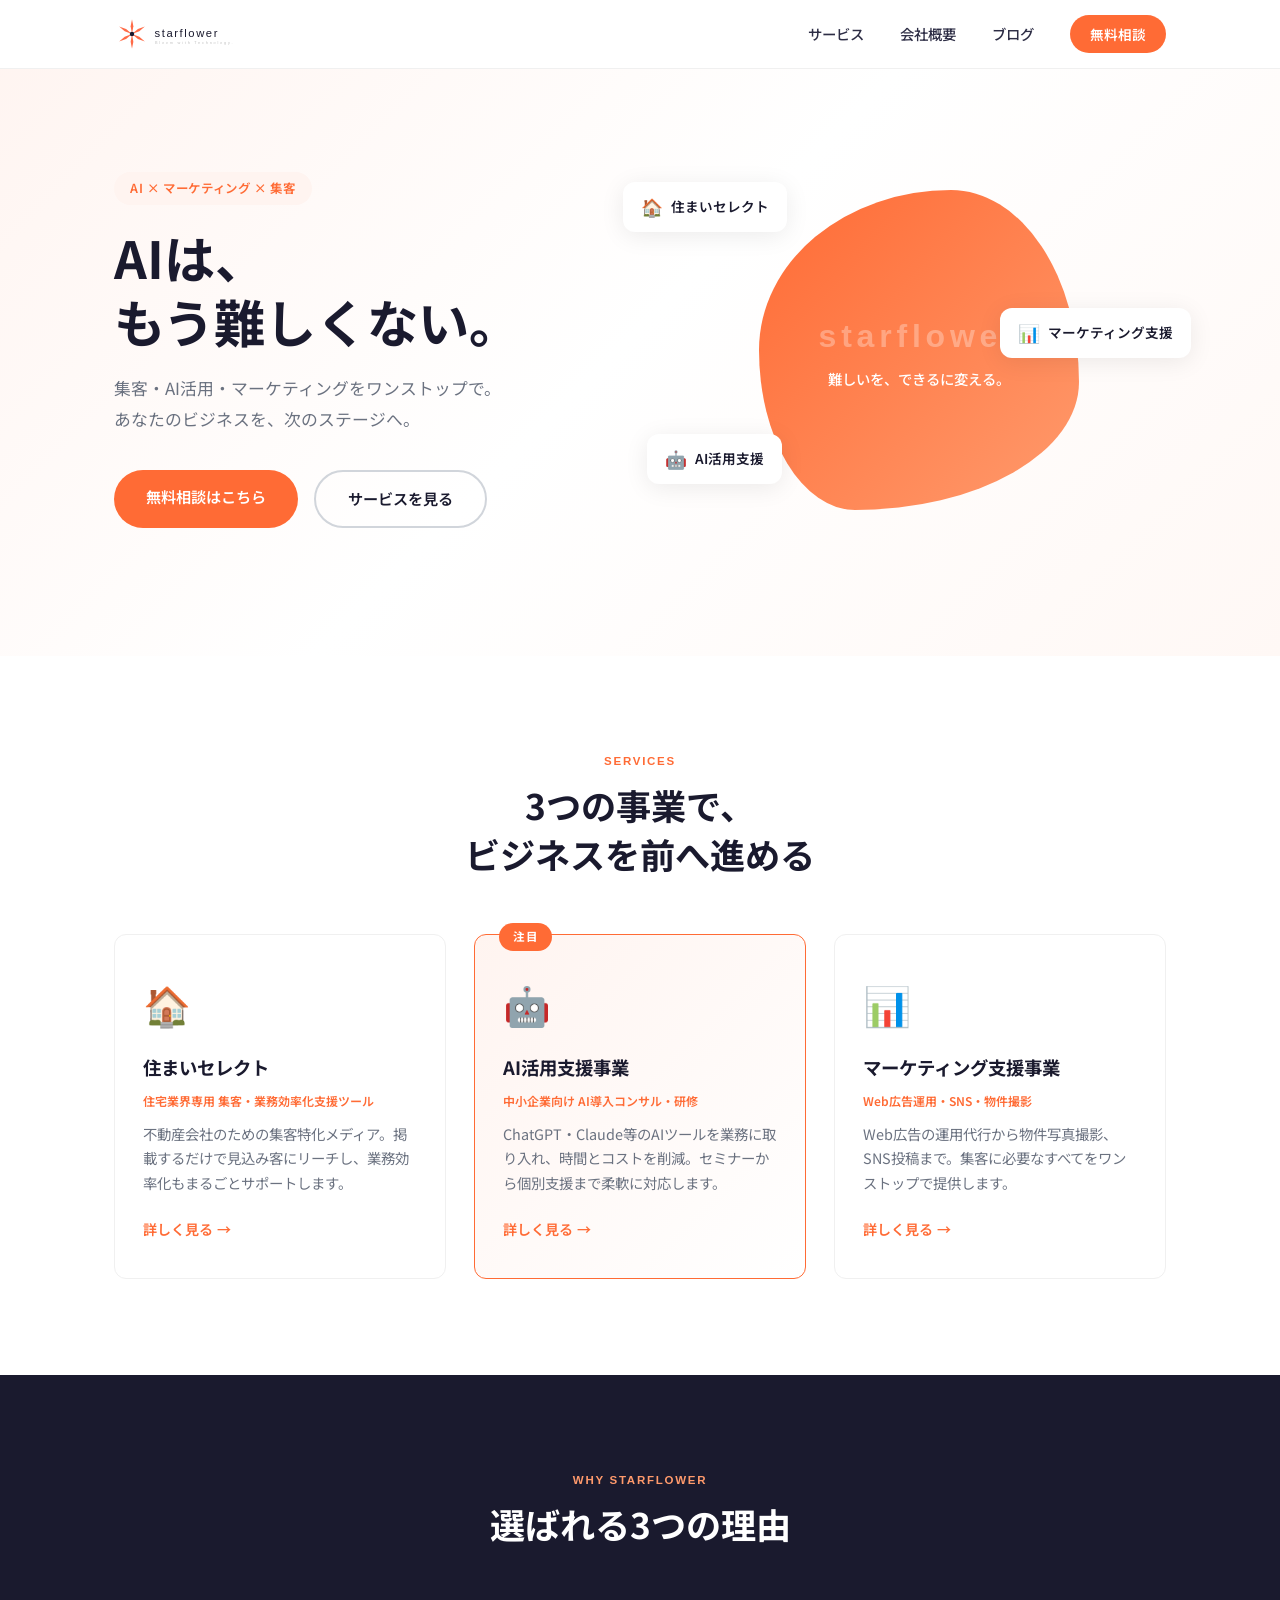
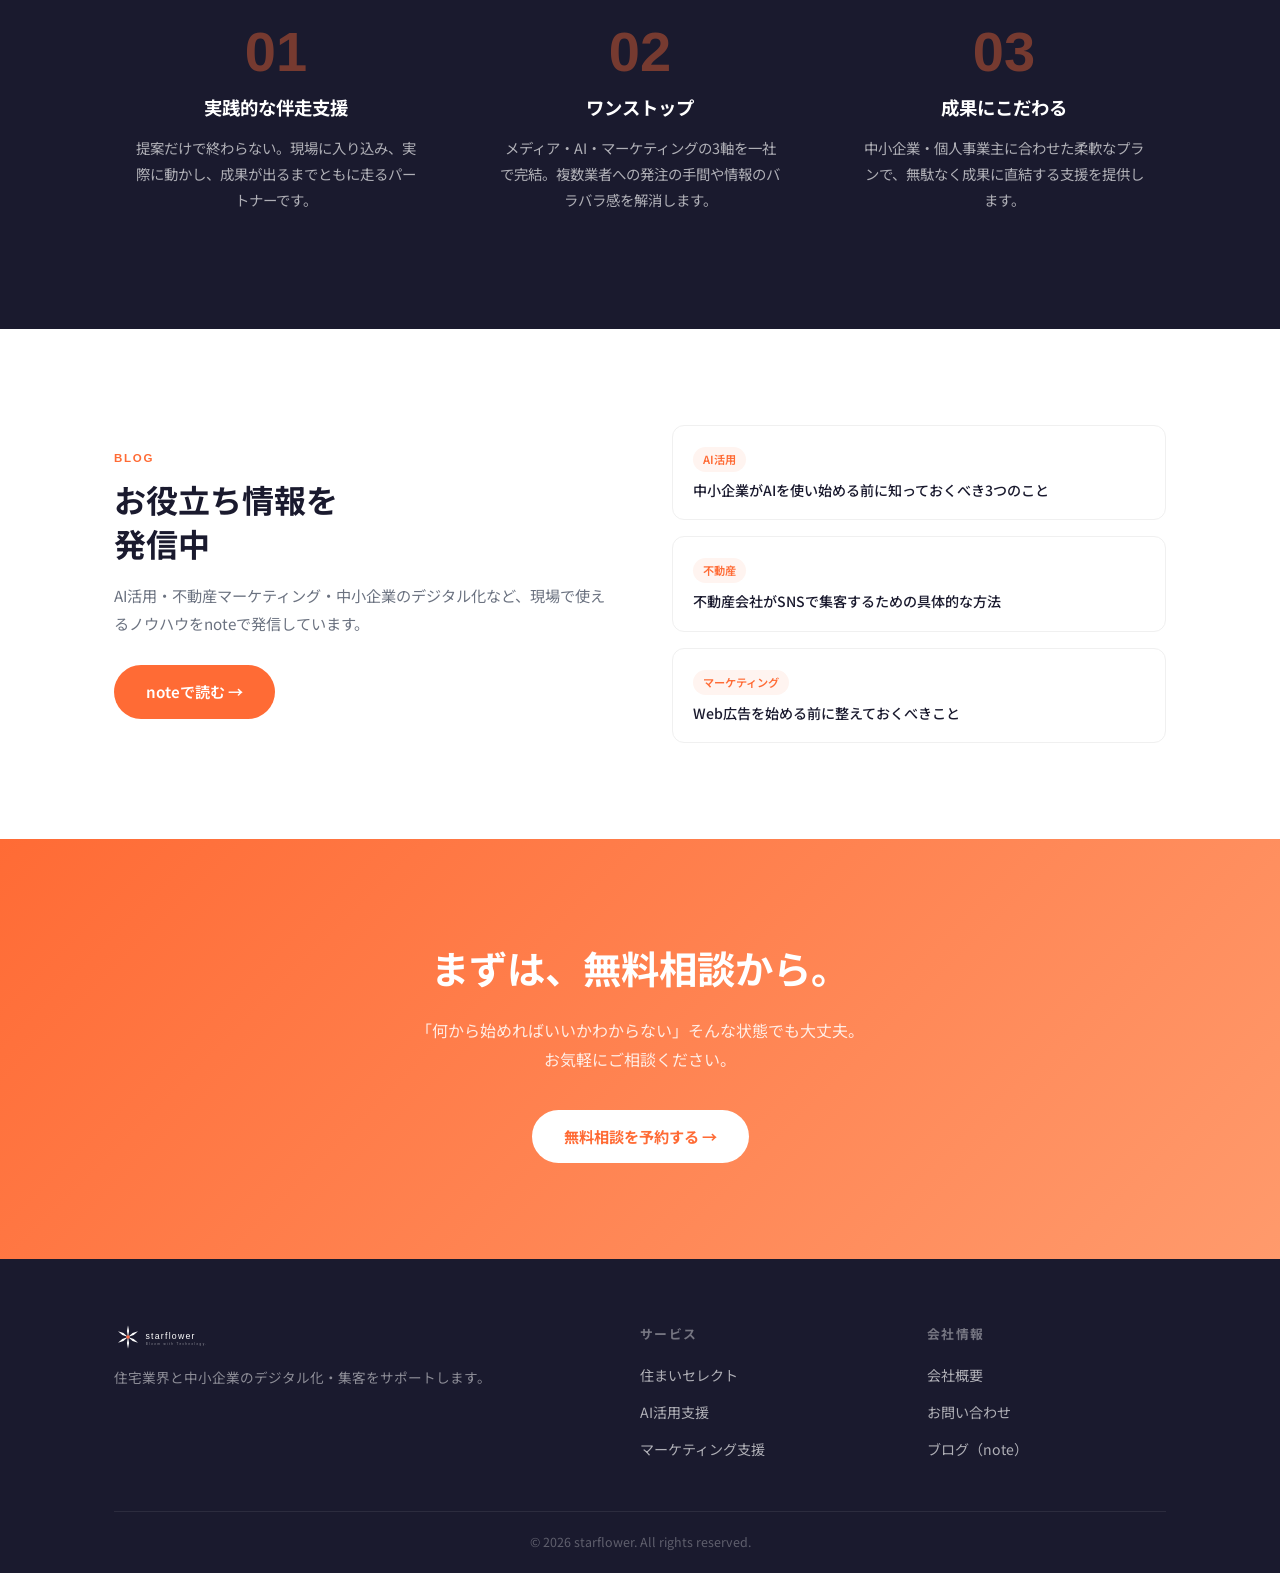
==== commit 3e507023: "update: remove 千葉 from copy, new catchcopy AIは、もう難しくない。" ====
--- a/index.html
+++ b/index.html
@@ -3,8 +3,8 @@
 <head>
   <meta charset="UTF-8">
   <meta name="viewport" content="width=device-width, initial-scale=1.0">
-  <title>starflower | 千葉の住宅業界・中小企業を支援</title>
-  <meta name="description" content="starflowerは千葉県を拠点に、住まいセレクト・AI活用支援・マーケティング支援の3事業で、住宅業界と中小企業のデジタル化・集客をサポートします。">
+  <title>starflower | AIで、ビジネスを前へ進める</title>
+  <meta name="description" content="starflowerは、住まいセレクト・AI活用支援・マーケティング支援の3事業で、住宅業界と中小企業のデジタル化・集客をサポートします。">
   <link rel="preconnect" href="https://fonts.googleapis.com">
   <link rel="preconnect" href="https://fonts.gstatic.com" crossorigin>
   <link href="https://fonts.googleapis.com/css2?family=Noto+Sans+JP:wght@300;400;500;700&family=Poppins:wght@400;600;700&display=swap" rel="stylesheet">
@@ -34,9 +34,9 @@
   <section class="hero">
     <div class="container">
       <div class="hero-content fade-in">
-        <span class="hero-badge">千葉県 × テクノロジー</span>
-        <h1>住宅業界と<br>中小企業の<br><span class="highlight">未来をつくる</span></h1>
-        <p class="hero-sub">集客・AI活用・マーケティングをワンストップで。<br>千葉のビジネスを、次のステージへ。</p>
+        <span class="hero-badge">AI × マーケティング × 集客</span>
+        <h1>AIは、<br>もう難しくない。</h1>
+        <p class="hero-sub">集客・AI活用・マーケティングをワンストップで。<br>あなたのビジネスを、次のステージへ。</p>
         <div class="hero-cta">
           <a href="contact.html" class="btn-primary">無料相談はこちら</a>
           <a href="services.html" class="btn-ghost">サービスを見る</a>
@@ -46,8 +46,8 @@
         <div class="hero-blob">
           <div class="blob-inner">
             <div class="blob-text">
-              <span class="blob-en">CHIBA</span>
-              <span class="blob-ja">千葉から、日本を動かす。</span>
+              <span class="blob-en">starflower</span>
+              <span class="blob-ja">難しいを、できるに変える。</span>
             </div>
           </div>
         </div>
@@ -111,8 +111,8 @@
       <div class="why-grid">
         <div class="why-item fade-in">
           <div class="why-number">01</div>
-          <h3>千葉密着</h3>
-          <p>千葉県の不動産・ビジネス市場を熟知した地元パートナー。地域の特性に合わせた的確な支援を提供します。</p>
+          <h3>実践的な伴走支援</h3>
+          <p>提案だけで終わらない。現場に入り込み、実際に動かし、成果が出るまでともに走るパートナーです。</p>
         </div>
         <div class="why-item fade-in">
           <div class="why-number">02</div>
@@ -135,7 +135,7 @@
         <div class="blog-text">
           <span class="section-label">BLOG</span>
           <h2>お役立ち情報を<br>発信中</h2>
-          <p>AI活用・不動産マーケティング・千葉のビジネス情報など、現場で使えるノウハウをnoteで発信しています。</p>
+          <p>AI活用・不動産マーケティング・中小企業のデジタル化など、現場で使えるノウハウをnoteで発信しています。</p>
           <a href="https://note.com/" target="_blank" rel="noopener" class="btn-primary">noteで読む →</a>
         </div>
         <div class="blog-visual">
@@ -146,7 +146,7 @@
             </div>
             <div class="blog-card-item">
               <span class="blog-tag-item">不動産</span>
-              <p>千葉の不動産会社がSNSで集客するための具体的な方法</p>
+              <p>不動産会社がSNSで集客するための具体的な方法</p>
             </div>
             <div class="blog-card-item">
               <span class="blog-tag-item">マーケティング</span>
@@ -173,7 +173,7 @@
       <div class="footer-grid">
         <div class="footer-brand">
           <div class="footer-logo"><img src="logo-white.svg" alt="starflower" height="28" style="display:block;"></div>
-          <p>千葉県を拠点に、住宅業界と中小企業のデジタル化・集客をサポートします。</p>
+          <p>住宅業界と中小企業のデジタル化・集客をサポートします。</p>
         </div>
         <div class="footer-links">
           <h4>サービス</h4>
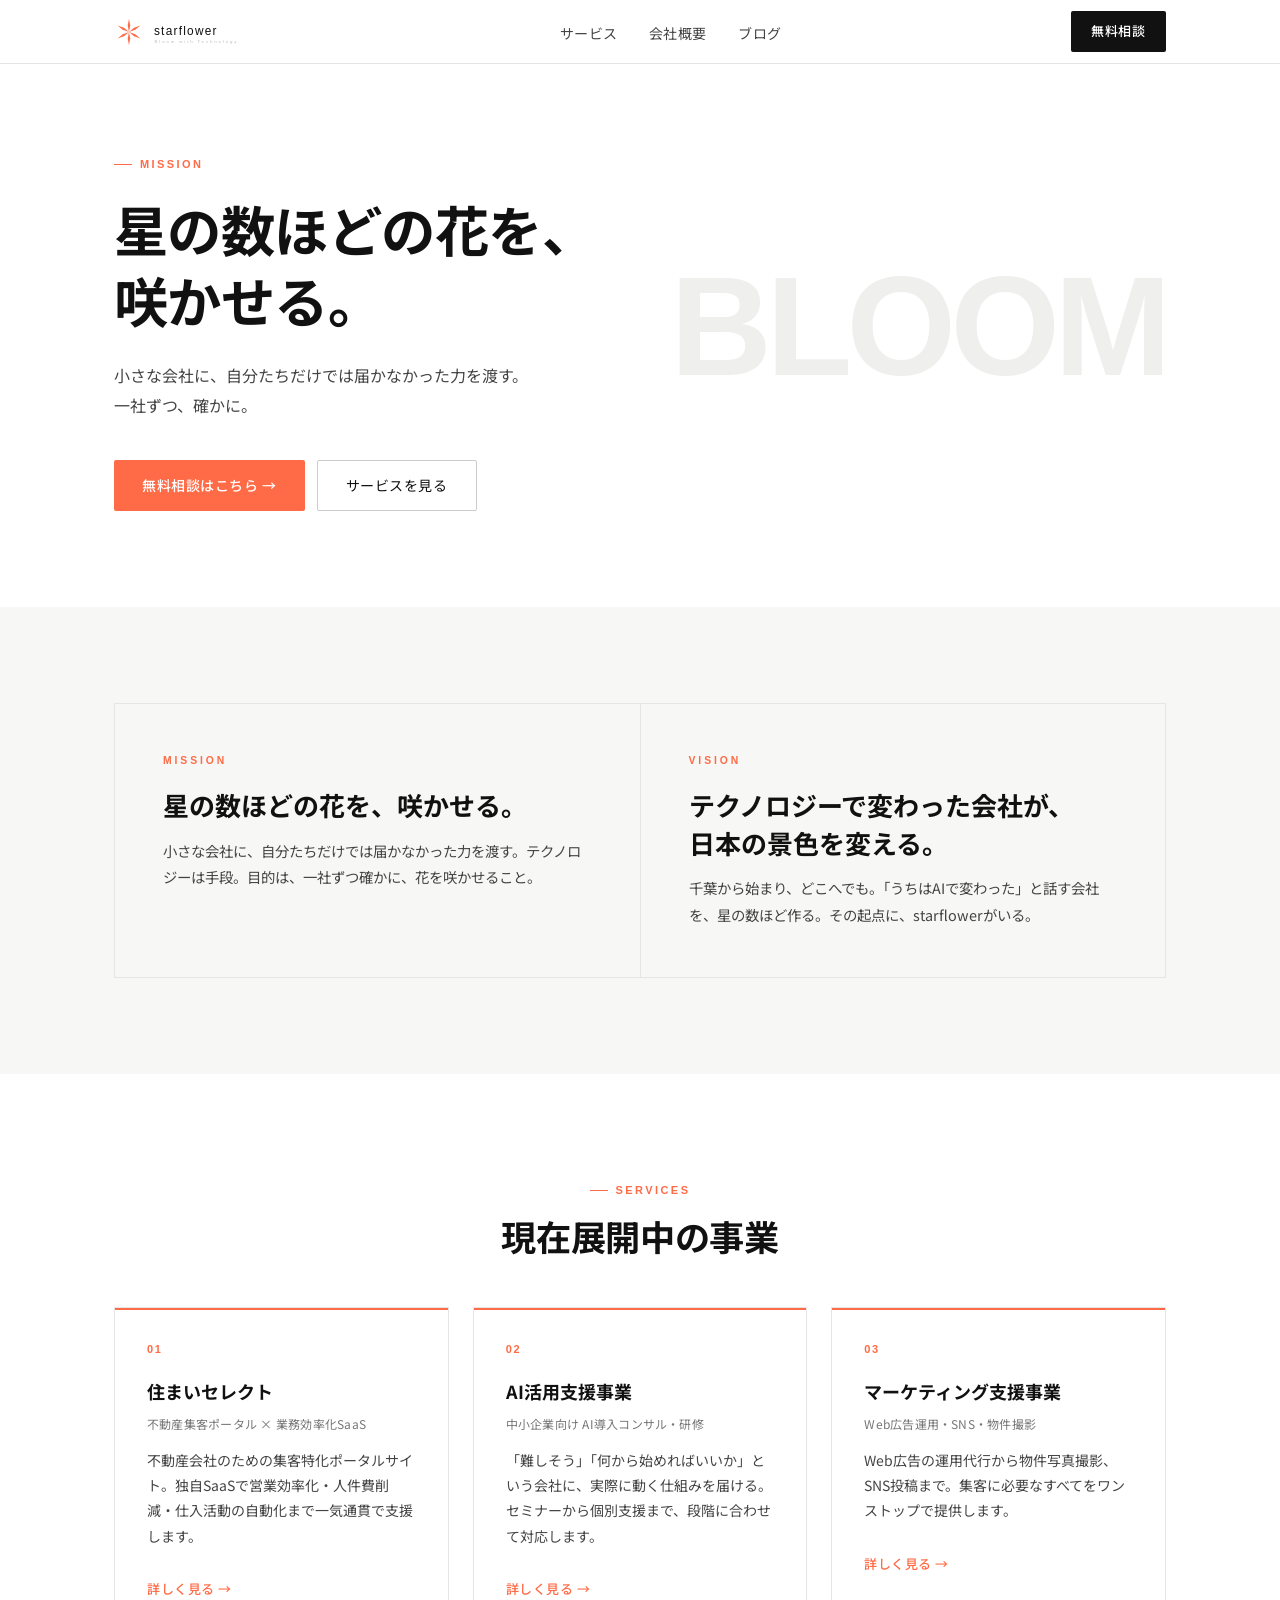
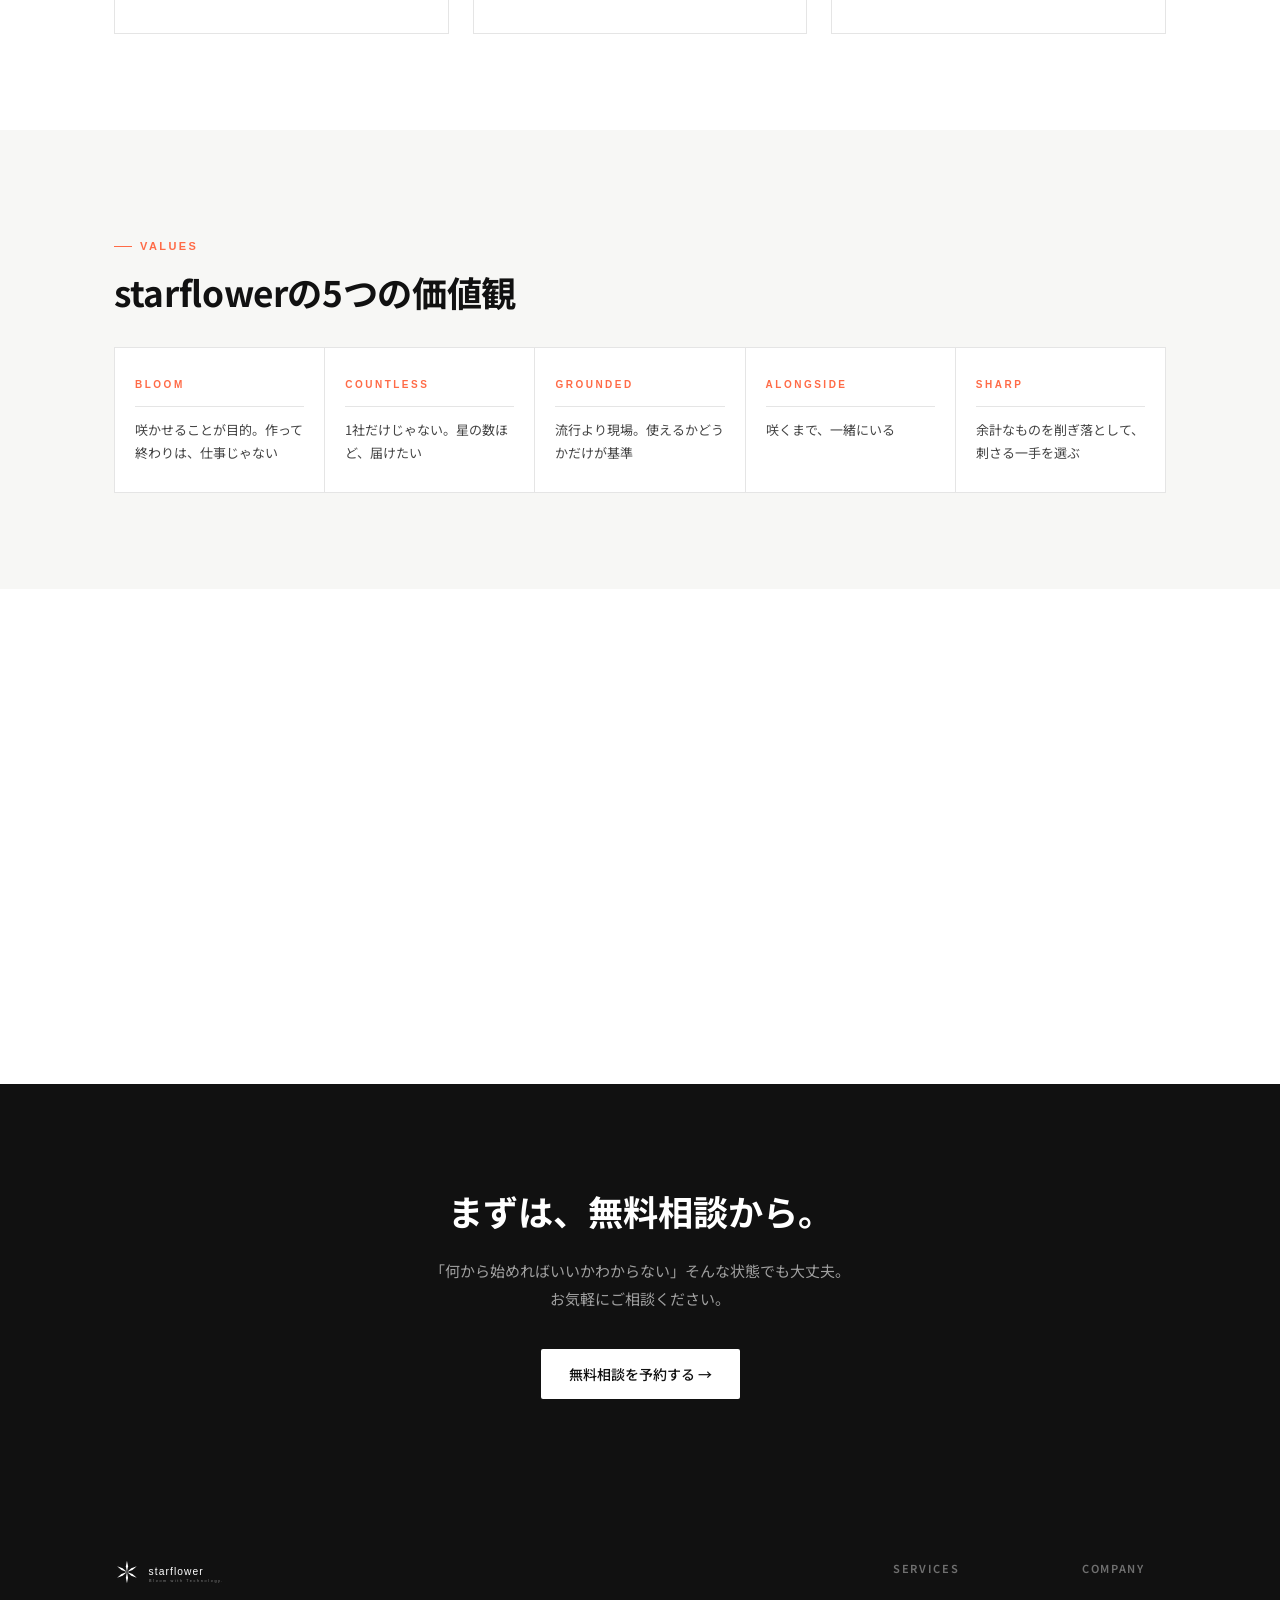
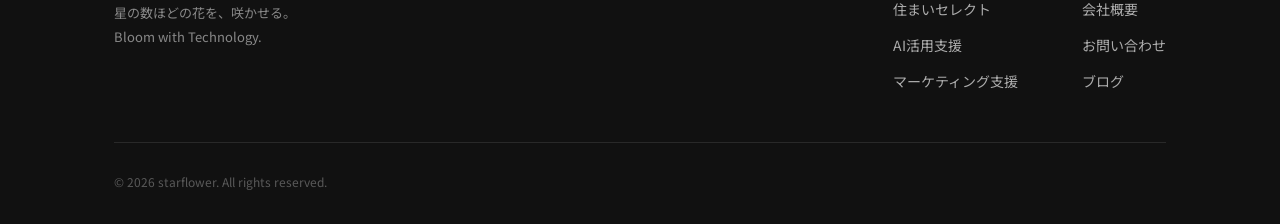
==== commit 641514e9: "redesign: update MVV, logo, and full site design - New Mission/Vision aligned with "星の数ほどの花を、咲かせる。" " ====
--- a/index.html
+++ b/index.html
@@ -3,11 +3,11 @@
 <head>
   <meta charset="UTF-8">
   <meta name="viewport" content="width=device-width, initial-scale=1.0">
-  <title>starflower | AIで、ビジネスを前へ進める</title>
-  <meta name="description" content="starflowerは、住まいセレクト・AI活用支援・マーケティング支援の3事業で、住宅業界と中小企業のデジタル化・集客をサポートします。">
+  <title>starflower | 星の数ほどの花を、咲かせる。</title>
+  <meta name="description" content="starflowerは、小さな会社に、自分たちだけでは届かなかった力を渡す。不動産・AI支援・マーケティングを通じ、日本中の企業の花を咲かせます。Bloom with Technology.">
   <link rel="preconnect" href="https://fonts.googleapis.com">
   <link rel="preconnect" href="https://fonts.gstatic.com" crossorigin>
-  <link href="https://fonts.googleapis.com/css2?family=Noto+Sans+JP:wght@300;400;500;700&family=Poppins:wght@400;600;700&display=swap" rel="stylesheet">
+  <link href="https://fonts.googleapis.com/css2?family=Noto+Sans+JP:wght@300;400;500;700&display=swap" rel="stylesheet">
   <link rel="stylesheet" href="css/style.css">
 </head>
 <body>
@@ -15,15 +15,15 @@
   <!-- Header -->
   <header class="header" id="header">
     <div class="container">
-      <a href="index.html" class="logo"><img src="logo-full.svg" alt="starflower" height="36" style="display:block;"></a>
+      <a href="index.html" class="logo"><img src="logo-full.svg" alt="starflower" height="30"></a>
       <nav class="nav" id="nav">
         <ul>
           <li><a href="services.html">サービス</a></li>
           <li><a href="about.html">会社概要</a></li>
           <li><a href="https://note.com/" target="_blank" rel="noopener">ブログ</a></li>
-          <li><a href="contact.html" class="btn-nav">無料相談</a></li>
         </ul>
       </nav>
+      <a href="contact.html" class="btn-header">無料相談</a>
       <button class="hamburger" id="hamburger" aria-label="メニュー">
         <span></span><span></span><span></span>
       </button>
@@ -33,133 +33,135 @@
   <!-- Hero -->
   <section class="hero">
     <div class="container">
-      <div class="hero-content fade-in">
-        <span class="hero-badge">AI × マーケティング × 集客</span>
-        <h1>AIは、<br>もう難しくない。</h1>
-        <p class="hero-sub">集客・AI活用・マーケティングをワンストップで。<br>あなたのビジネスを、次のステージへ。</p>
-        <div class="hero-cta">
-          <a href="contact.html" class="btn-primary">無料相談はこちら</a>
-          <a href="services.html" class="btn-ghost">サービスを見る</a>
-        </div>
-      </div>
-      <div class="hero-visual fade-in">
-        <div class="hero-blob">
-          <div class="blob-inner">
-            <div class="blob-text">
-              <span class="blob-en">starflower</span>
-              <span class="blob-ja">難しいを、できるに変える。</span>
-            </div>
+      <div class="hero-grid">
+        <div class="hero-content fade-in">
+          <span class="hero-label">MISSION</span>
+          <h1 class="hero-heading">星の数ほどの花を、<br>咲かせる。</h1>
+          <p class="hero-sub">小さな会社に、自分たちだけでは届かなかった力を渡す。<br>一社ずつ、確かに。</p>
+          <div class="hero-actions">
+            <a href="contact.html" class="btn-primary">無料相談はこちら →</a>
+            <a href="services.html" class="btn-outline">サービスを見る</a>
           </div>
         </div>
-        <div class="floating-card card-1">
-          <span class="card-icon">🏠</span>
-          <span>住まいセレクト</span>
-        </div>
-        <div class="floating-card card-2">
-          <span class="card-icon">🤖</span>
-          <span>AI活用支援</span>
-        </div>
-        <div class="floating-card card-3">
-          <span class="card-icon">📊</span>
-          <span>マーケティング支援</span>
+        <div class="hero-visual" aria-hidden="true">
+          <span class="hero-deco">BLOOM</span>
+        </div>
+      </div>
+    </div>
+  </section>
+
+  <!-- Mission / Vision -->
+  <section class="section bg-2">
+    <div class="container">
+      <div class="mv-grid">
+        <div class="mv-item fade-in">
+          <p class="mv-type">MISSION</p>
+          <h2 class="mv-heading">星の数ほどの花を、咲かせる。</h2>
+          <p class="mv-body">小さな会社に、自分たちだけでは届かなかった力を渡す。テクノロジーは手段。目的は、一社ずつ確かに、花を咲かせること。</p>
+        </div>
+        <div class="mv-item fade-in">
+          <p class="mv-type">VISION</p>
+          <h2 class="mv-heading">テクノロジーで変わった会社が、<br>日本の景色を変える。</h2>
+          <p class="mv-body">千葉から始まり、どこへでも。「うちはAIで変わった」と話す会社を、星の数ほど作る。その起点に、starflowerがいる。</p>
         </div>
       </div>
     </div>
   </section>
 
   <!-- Services -->
-  <section class="section services-section" id="services">
-    <div class="container">
-      <div class="section-header fade-in">
-        <span class="section-label">SERVICES</span>
-        <h2>3つの事業で、<br>ビジネスを前へ進める</h2>
+  <section class="section">
+    <div class="container">
+      <div class="sec-header center fade-in">
+        <span class="sec-label">SERVICES</span>
+        <h2 class="sec-title">現在展開中の事業</h2>
       </div>
       <div class="services-grid">
-        <div class="service-card fade-in">
-          <div class="service-icon-wrap">🏠</div>
-          <h3>住まいセレクト</h3>
-          <p class="service-tag">住宅業界専用 集客・業務効率化支援ツール</p>
-          <p class="service-desc">不動産会社のための集客特化メディア。掲載するだけで見込み客にリーチし、業務効率化もまるごとサポートします。</p>
-          <a href="services.html#sumai" class="service-link">詳しく見る <span>→</span></a>
-        </div>
-        <div class="service-card featured fade-in">
-          <div class="featured-badge">注目</div>
-          <div class="service-icon-wrap">🤖</div>
-          <h3>AI活用支援事業</h3>
-          <p class="service-tag">中小企業向け AI導入コンサル・研修</p>
-          <p class="service-desc">ChatGPT・Claude等のAIツールを業務に取り入れ、時間とコストを削減。セミナーから個別支援まで柔軟に対応します。</p>
-          <a href="services.html#ai" class="service-link">詳しく見る <span>→</span></a>
-        </div>
-        <div class="service-card fade-in">
-          <div class="service-icon-wrap">📊</div>
-          <h3>マーケティング支援事業</h3>
-          <p class="service-tag">Web広告運用・SNS・物件撮影</p>
-          <p class="service-desc">Web広告の運用代行から物件写真撮影、SNS投稿まで。集客に必要なすべてをワンストップで提供します。</p>
-          <a href="services.html#marketing" class="service-link">詳しく見る <span>→</span></a>
+        <div class="srv-card fade-in">
+          <span class="srv-num">01</span>
+          <h3 class="srv-title">住まいセレクト</h3>
+          <p class="srv-cat">不動産集客ポータル × 業務効率化SaaS</p>
+          <p class="srv-desc">不動産会社のための集客特化ポータルサイト。独自SaaSで営業効率化・人件費削減・仕入活動の自動化まで一気通貫で支援します。</p>
+          <a href="services.html#sumai" class="srv-link">詳しく見る →</a>
+        </div>
+        <div class="srv-card fade-in">
+          <span class="srv-num">02</span>
+          <h3 class="srv-title">AI活用支援事業</h3>
+          <p class="srv-cat">中小企業向け AI導入コンサル・研修</p>
+          <p class="srv-desc">「難しそう」「何から始めればいいか」という会社に、実際に動く仕組みを届ける。セミナーから個別支援まで、段階に合わせて対応します。</p>
+          <a href="services.html#ai" class="srv-link">詳しく見る →</a>
+        </div>
+        <div class="srv-card fade-in">
+          <span class="srv-num">03</span>
+          <h3 class="srv-title">マーケティング支援事業</h3>
+          <p class="srv-cat">Web広告運用・SNS・物件撮影</p>
+          <p class="srv-desc">Web広告の運用代行から物件写真撮影、SNS投稿まで。集客に必要なすべてをワンストップで提供します。</p>
+          <a href="services.html#marketing" class="srv-link">詳しく見る →</a>
+        </div>
+      </div>
+    </div>
+  </section>
+
+  <!-- Values -->
+  <section class="section bg-2">
+    <div class="container">
+      <div class="sec-header fade-in" style="margin-bottom:32px;">
+        <span class="sec-label">VALUES</span>
+        <h2 class="sec-title">starflowerの5つの価値観</h2>
+      </div>
+      <div class="values-row">
+        <div class="val-item fade-in">
+          <span class="val-en">BLOOM</span>
+          <p class="val-ja">咲かせることが目的。作って終わりは、仕事じゃない</p>
+        </div>
+        <div class="val-item fade-in">
+          <span class="val-en">COUNTLESS</span>
+          <p class="val-ja">1社だけじゃない。星の数ほど、届けたい</p>
+        </div>
+        <div class="val-item fade-in">
+          <span class="val-en">GROUNDED</span>
+          <p class="val-ja">流行より現場。使えるかどうかだけが基準</p>
+        </div>
+        <div class="val-item fade-in">
+          <span class="val-en">ALONGSIDE</span>
+          <p class="val-ja">咲くまで、一緒にいる</p>
+        </div>
+        <div class="val-item fade-in">
+          <span class="val-en">SHARP</span>
+          <p class="val-ja">余計なものを削ぎ落として、刺さる一手を選ぶ</p>
         </div>
       </div>
     </div>
   </section>
 
   <!-- Why -->
-  <section class="section why-section">
-    <div class="container">
-      <div class="section-header fade-in">
-        <span class="section-label">WHY STARFLOWER</span>
-        <h2>選ばれる3つの理由</h2>
+  <section class="section">
+    <div class="container">
+      <div class="sec-header center fade-in">
+        <span class="sec-label">WHY STARFLOWER</span>
+        <h2 class="sec-title">選ばれる3つの理由</h2>
       </div>
       <div class="why-grid">
         <div class="why-item fade-in">
-          <div class="why-number">01</div>
-          <h3>実践的な伴走支援</h3>
-          <p>提案だけで終わらない。現場に入り込み、実際に動かし、成果が出るまでともに走るパートナーです。</p>
+          <div class="why-num">01</div>
+          <h3 class="why-title">実践的な伴走支援</h3>
+          <p class="why-body">提案だけで終わらない。現場に入り込み、実際に動かし、成果が出るまでともに走るパートナーです。</p>
         </div>
         <div class="why-item fade-in">
-          <div class="why-number">02</div>
-          <h3>ワンストップ</h3>
-          <p>メディア・AI・マーケティングの3軸を一社で完結。複数業者への発注の手間や情報のバラバラ感を解消します。</p>
+          <div class="why-num">02</div>
+          <h3 class="why-title">業種・エリアを選ばない</h3>
+          <p class="why-body">千葉から始まり、どこへでも。不動産だけでなく、あらゆる業種の中小企業にテクノロジーを届けます。</p>
         </div>
         <div class="why-item fade-in">
-          <div class="why-number">03</div>
-          <h3>成果にこだわる</h3>
-          <p>中小企業・個人事業主に合わせた柔軟なプランで、無駄なく成果に直結する支援を提供します。</p>
-        </div>
-      </div>
-    </div>
-  </section>
-
-  <!-- Blog -->
-  <section class="section blog-section">
-    <div class="container">
-      <div class="blog-inner fade-in">
-        <div class="blog-text">
-          <span class="section-label">BLOG</span>
-          <h2>お役立ち情報を<br>発信中</h2>
-          <p>AI活用・不動産マーケティング・中小企業のデジタル化など、現場で使えるノウハウをnoteで発信しています。</p>
-          <a href="https://note.com/" target="_blank" rel="noopener" class="btn-primary">noteで読む →</a>
-        </div>
-        <div class="blog-visual">
-          <div class="blog-card-preview">
-            <div class="blog-card-item">
-              <span class="blog-tag-item">AI活用</span>
-              <p>中小企業がAIを使い始める前に知っておくべき3つのこと</p>
-            </div>
-            <div class="blog-card-item">
-              <span class="blog-tag-item">不動産</span>
-              <p>不動産会社がSNSで集客するための具体的な方法</p>
-            </div>
-            <div class="blog-card-item">
-              <span class="blog-tag-item">マーケティング</span>
-              <p>Web広告を始める前に整えておくべきこと</p>
-            </div>
-          </div>
+          <div class="why-num">03</div>
+          <h3 class="why-title">成果にこだわる</h3>
+          <p class="why-body">中小企業・個人事業主に合わせた柔軟なプランで、無駄なく成果に直結する支援を提供します。</p>
         </div>
       </div>
     </div>
   </section>
 
   <!-- CTA -->
-  <section class="cta-section fade-in">
+  <section class="cta-sec fade-in">
     <div class="container">
       <h2>まずは、無料相談から。</h2>
       <p>「何から始めればいいかわからない」そんな状態でも大丈夫。<br>お気軽にご相談ください。</p>
@@ -170,26 +172,28 @@
   <!-- Footer -->
   <footer class="footer">
     <div class="container">
-      <div class="footer-grid">
+      <div class="footer-top">
         <div class="footer-brand">
-          <div class="footer-logo"><img src="logo-white.svg" alt="starflower" height="28" style="display:block;"></div>
-          <p>住宅業界と中小企業のデジタル化・集客をサポートします。</p>
-        </div>
-        <div class="footer-links">
-          <h4>サービス</h4>
-          <ul>
-            <li><a href="services.html#sumai">住まいセレクト</a></li>
-            <li><a href="services.html#ai">AI活用支援</a></li>
-            <li><a href="services.html#marketing">マーケティング支援</a></li>
-          </ul>
-        </div>
-        <div class="footer-links">
-          <h4>会社情報</h4>
-          <ul>
-            <li><a href="about.html">会社概要</a></li>
-            <li><a href="contact.html">お問い合わせ</a></li>
-            <li><a href="https://note.com/" target="_blank" rel="noopener">ブログ（note）</a></li>
-          </ul>
+          <img src="logo-white.svg" alt="starflower" height="26">
+          <p>星の数ほどの花を、咲かせる。<br>Bloom with Technology.</p>
+        </div>
+        <div class="footer-nav">
+          <div>
+            <h4>Services</h4>
+            <ul>
+              <li><a href="services.html#sumai">住まいセレクト</a></li>
+              <li><a href="services.html#ai">AI活用支援</a></li>
+              <li><a href="services.html#marketing">マーケティング支援</a></li>
+            </ul>
+          </div>
+          <div>
+            <h4>Company</h4>
+            <ul>
+              <li><a href="about.html">会社概要</a></li>
+              <li><a href="contact.html">お問い合わせ</a></li>
+              <li><a href="https://note.com/" target="_blank" rel="noopener">ブログ</a></li>
+            </ul>
+          </div>
         </div>
       </div>
       <div class="footer-bottom">
--- a/css/style.css
+++ b/css/style.css
@@ -1,863 +1,917 @@
-/* ===========================
-   starflower - style.css
-   スタートアップ系 コーラルオレンジ × ホワイト
-=========================== */
-
-/* --- Variables --- */
+/* ==========================================
+   starflower — Corporate Site
+   Redesign 2026: Trust-forward × Minimal
+   Accent: Coral Orange #FF6B47 (sparingly)
+   Font: Noto Sans JP + Helvetica Neue
+========================================== */
+
+/* === Variables === */
 :root {
-  --primary: #FF6B35;
-  --primary-dark: #E85520;
-  --primary-light: #FFF4F0;
-  --dark: #1A1A2E;
-  --dark-mid: #2D2D45;
-  --gray: #6B7280;
-  --gray-light: #D1D5DB;
-  --white: #FFFFFF;
-  --bg-light: #F9F9FB;
-  --font-jp: 'Noto Sans JP', sans-serif;
-  --font-en: 'Poppins', sans-serif;
-  --radius: 12px;
-  --shadow: 0 4px 24px rgba(0,0,0,0.08);
-  --shadow-hover: 0 8px 40px rgba(255,107,53,0.18);
-  --transition: all 0.3s ease;
-}
-
-/* --- Reset --- */
+  --c-ink:        #111111;
+  --c-ink-2:      #444444;
+  --c-ink-3:      #777777;
+  --c-ink-4:      #AAAAAA;
+  --c-accent:     #FF6B47;
+  --c-accent-dk:  #D94F2E;
+  --c-bg:         #FFFFFF;
+  --c-bg-2:       #F7F7F5;
+  --c-border:     #E5E5E5;
+  --c-border-2:   #CCCCCC;
+
+  --f-base: 'Noto Sans JP', -apple-system, BlinkMacSystemFont, 'Segoe UI', sans-serif;
+  --f-en:   'Helvetica Neue', 'Segoe UI', Arial, sans-serif;
+
+  --header-h: 64px;
+  --max-w:    1100px;
+  --radius:   2px;
+  --ease:     0.2s ease;
+}
+
+/* === Reset === */
 *, *::before, *::after { box-sizing: border-box; margin: 0; padding: 0; }
 html { scroll-behavior: smooth; }
 body {
-  font-family: var(--font-jp);
-  color: var(--dark);
-  background: var(--white);
-  line-height: 1.7;
+  font-family: var(--f-base);
+  font-size: 1rem;
+  line-height: 1.75;
+  color: var(--c-ink);
+  background: var(--c-bg);
   -webkit-font-smoothing: antialiased;
+  -moz-osx-font-smoothing: grayscale;
 }
 img { max-width: 100%; display: block; }
 a { color: inherit; text-decoration: none; }
 ul { list-style: none; }
-
-/* --- Container --- */
+button { font-family: inherit; cursor: pointer; }
+input, select, textarea { font-family: inherit; }
+
+/* === Layout === */
 .container {
-  max-width: 1100px;
+  max-width: var(--max-w);
   margin: 0 auto;
   padding: 0 24px;
 }
-
-/* --- Section --- */
-.section { padding: 96px 0; }
-.bg-light { background: var(--bg-light); }
-
-.section-header {
-  text-align: center;
-  margin-bottom: 56px;
-}
-.section-header h2 {
-  font-size: clamp(1.6rem, 3vw, 2.2rem);
-  font-weight: 700;
-  line-height: 1.4;
-  margin-top: 8px;
-}
-.section-header p {
-  color: var(--gray);
-  margin-top: 12px;
-  font-size: 1rem;
-}
-
-.section-label {
-  font-family: var(--font-en);
-  font-size: 0.72rem;
-  font-weight: 600;
-  letter-spacing: 0.15em;
-  color: var(--primary);
-  text-transform: uppercase;
-  display: block;
-  margin-bottom: 4px;
-}
-
-/* --- Header --- */
+.section   { padding: 96px 0; }
+.section-sm { padding: 64px 0; }
+.bg-2 { background: var(--c-bg-2); }
+
+/* === Header === */
 .header {
   position: fixed;
   top: 0; left: 0; right: 0;
+  height: var(--header-h);
+  background: rgba(255,255,255,0.96);
+  backdrop-filter: blur(8px);
+  border-bottom: 1px solid var(--c-border);
   z-index: 100;
-  background: rgba(255,255,255,0.95);
-  backdrop-filter: blur(12px);
-  border-bottom: 1px solid rgba(0,0,0,0.06);
-  transition: var(--transition);
 }
 .header .container {
+  height: 100%;
   display: flex;
   align-items: center;
   justify-content: space-between;
-  height: 68px;
-}
-.logo {
-  font-family: var(--font-en);
-  font-size: 1.25rem;
-  font-weight: 700;
-  color: var(--dark);
+  gap: 24px;
+}
+.logo img { display: block; }
+
+/* Nav */
+.nav ul { display: flex; align-items: center; gap: 32px; }
+.nav a {
+  font-size: 0.875rem;
+  font-weight: 400;
+  color: var(--c-ink-2);
   letter-spacing: 0.02em;
-}
-.logo:hover { color: var(--primary); }
-
-.nav ul {
-  display: flex;
-  align-items: center;
-  gap: 36px;
-}
-.nav a {
-  font-size: 0.9rem;
-  font-weight: 500;
-  color: var(--dark-mid);
-  transition: var(--transition);
+  padding: 4px 0;
   position: relative;
-}
-.nav a:not(.btn-nav)::after {
+  transition: color var(--ease);
+}
+.nav a::after {
   content: '';
   position: absolute;
-  bottom: -4px; left: 0;
-  width: 0; height: 2px;
-  background: var(--primary);
-  transition: width 0.3s;
-}
-.nav a:not(.btn-nav):hover::after,
-.nav a.active:not(.btn-nav)::after { width: 100%; }
-.nav a:hover { color: var(--primary); }
-
-.btn-nav {
-  background: var(--primary);
-  color: var(--white) !important;
+  bottom: 0; left: 0;
+  width: 0; height: 1px;
+  background: var(--c-accent);
+  transition: width var(--ease);
+}
+.nav a:hover,
+.nav a.active { color: var(--c-ink); }
+.nav a:hover::after,
+.nav a.active::after { width: 100%; }
+
+/* Header CTA button */
+.btn-header {
+  display: inline-flex;
+  align-items: center;
   padding: 9px 20px;
-  border-radius: 50px;
-  font-size: 0.85rem !important;
-  font-weight: 600 !important;
-  transition: var(--transition);
-}
-.btn-nav:hover { background: var(--primary-dark) !important; transform: translateY(-1px); }
-
-/* --- Hamburger --- */
+  background: var(--c-ink);
+  color: #FFFFFF;
+  font-size: 0.8125rem;
+  font-weight: 500;
+  letter-spacing: 0.06em;
+  border-radius: var(--radius);
+  transition: background var(--ease);
+  white-space: nowrap;
+}
+.btn-header:hover { background: #333333; }
+
+/* Hamburger */
 .hamburger {
   display: none;
   flex-direction: column;
+  justify-content: center;
   gap: 5px;
+  width: 36px; height: 36px;
   background: none;
   border: none;
-  cursor: pointer;
   padding: 4px;
 }
 .hamburger span {
   display: block;
-  width: 24px; height: 2px;
-  background: var(--dark);
-  border-radius: 2px;
-  transition: var(--transition);
-}
-.hamburger.open span:nth-child(1) { transform: translateY(7px) rotate(45deg); }
-.hamburger.open span:nth-child(2) { opacity: 0; }
-.hamburger.open span:nth-child(3) { transform: translateY(-7px) rotate(-45deg); }
-
-/* --- Buttons --- */
+  height: 1.5px;
+  background: var(--c-ink);
+  border-radius: 1px;
+  transition: var(--ease);
+}
+
+/* === Buttons === */
 .btn-primary {
-  display: inline-block;
-  background: var(--primary);
-  color: var(--white);
-  padding: 14px 32px;
-  border-radius: 50px;
-  font-size: 0.95rem;
-  font-weight: 600;
-  transition: var(--transition);
+  display: inline-flex;
+  align-items: center;
+  gap: 6px;
+  padding: 13px 28px;
+  background: var(--c-accent);
+  color: #FFFFFF;
+  font-size: 0.875rem;
+  font-weight: 500;
+  letter-spacing: 0.04em;
+  border-radius: var(--radius);
   border: none;
   cursor: pointer;
-}
-.btn-primary:hover {
-  background: var(--primary-dark);
+  transition: background var(--ease);
+  white-space: nowrap;
+}
+.btn-primary:hover { background: var(--c-accent-dk); }
+
+.btn-outline {
+  display: inline-flex;
+  align-items: center;
+  gap: 6px;
+  padding: 12px 28px;
+  background: transparent;
+  color: var(--c-ink);
+  font-size: 0.875rem;
+  font-weight: 400;
+  letter-spacing: 0.04em;
+  border-radius: var(--radius);
+  border: 1px solid var(--c-border-2);
+  cursor: pointer;
+  transition: border-color var(--ease);
+}
+.btn-outline:hover { border-color: var(--c-ink); }
+
+.btn-white {
+  display: inline-flex;
+  align-items: center;
+  gap: 6px;
+  padding: 13px 28px;
+  background: #FFFFFF;
+  color: var(--c-ink);
+  font-size: 0.875rem;
+  font-weight: 500;
+  border-radius: var(--radius);
+  border: none;
+  cursor: pointer;
+  transition: opacity var(--ease);
+}
+.btn-white:hover { opacity: 0.88; }
+.btn-full { width: 100%; justify-content: center; }
+
+/* === Section Label / Title === */
+.sec-label {
+  display: inline-flex;
+  align-items: center;
+  gap: 8px;
+  font-family: var(--f-en);
+  font-size: 0.6875rem;
+  font-weight: 600;
+  letter-spacing: 0.22em;
+  color: var(--c-accent);
+  text-transform: uppercase;
+  margin-bottom: 12px;
+}
+.sec-label::before {
+  content: '';
+  display: block;
+  width: 18px; height: 1px;
+  background: var(--c-accent);
+}
+.sec-title {
+  font-size: clamp(1.6rem, 3vw, 2.2rem);
+  font-weight: 700;
+  line-height: 1.35;
+  letter-spacing: -0.01em;
+}
+.sec-body {
+  margin-top: 14px;
+  color: var(--c-ink-2);
+  font-size: 0.9375rem;
+  line-height: 1.85;
+}
+.sec-header { margin-bottom: 48px; }
+.sec-header.center { text-align: center; }
+.sec-header.center .sec-body { max-width: 560px; margin-left: auto; margin-right: auto; }
+
+/* === Hero === */
+.hero {
+  padding-top: calc(var(--header-h) + 80px);
+  padding-bottom: 96px;
+  overflow: hidden;
+  position: relative;
+}
+.hero-grid {
+  display: grid;
+  grid-template-columns: 1fr 1fr;
+  align-items: center;
+  gap: 48px;
+}
+.hero-label {
+  display: inline-flex;
+  align-items: center;
+  gap: 8px;
+  font-family: var(--f-en);
+  font-size: 0.6875rem;
+  font-weight: 600;
+  letter-spacing: 0.22em;
+  color: var(--c-accent);
+  text-transform: uppercase;
+  margin-bottom: 20px;
+}
+.hero-label::before {
+  content: '';
+  width: 18px; height: 1px;
+  background: var(--c-accent);
+}
+.hero-heading {
+  font-size: clamp(2.2rem, 4.5vw, 3.4rem);
+  font-weight: 700;
+  line-height: 1.3;
+  letter-spacing: -0.01em;
+  margin-bottom: 24px;
+}
+.hero-sub {
+  font-size: 1rem;
+  color: var(--c-ink-2);
+  line-height: 1.9;
+  margin-bottom: 40px;
+}
+.hero-actions {
+  display: flex;
+  align-items: center;
+  gap: 12px;
+  flex-wrap: wrap;
+}
+/* Right side decorative text */
+.hero-visual {
+  display: flex;
+  align-items: center;
+  justify-content: flex-end;
+  overflow: hidden;
+}
+.hero-deco {
+  font-family: var(--f-en);
+  font-size: clamp(80px, 11vw, 148px);
+  font-weight: 800;
+  color: #EFEFED;
+  letter-spacing: -0.04em;
+  line-height: 1;
+  user-select: none;
+  white-space: nowrap;
+}
+
+/* === Mission / Vision block === */
+.mv-grid {
+  display: grid;
+  grid-template-columns: 1fr 1fr;
+  gap: 1px;
+  background: var(--c-border);
+  border: 1px solid var(--c-border);
+}
+.mv-item {
+  padding: 48px;
+  background: var(--c-bg-2);
+}
+.mv-type {
+  font-family: var(--f-en);
+  font-size: 0.65rem;
+  font-weight: 700;
+  letter-spacing: 0.28em;
+  color: var(--c-accent);
+  text-transform: uppercase;
+  margin-bottom: 16px;
+}
+.mv-heading {
+  font-size: clamp(1.25rem, 2.2vw, 1.625rem);
+  font-weight: 700;
+  line-height: 1.45;
+  margin-bottom: 14px;
+}
+.mv-body {
+  font-size: 0.9rem;
+  color: var(--c-ink-2);
+  line-height: 1.85;
+}
+
+/* === Services Cards (Homepage) === */
+.services-grid {
+  display: grid;
+  grid-template-columns: repeat(3, 1fr);
+  gap: 24px;
+}
+.srv-card {
+  position: relative;
+  padding: 32px;
+  background: var(--c-bg);
+  border: 1px solid var(--c-border);
+  overflow: hidden;
+  transition: border-color var(--ease), transform var(--ease);
+}
+.srv-card::before {
+  content: '';
+  position: absolute;
+  top: 0; left: 0; right: 0;
+  height: 2px;
+  background: var(--c-accent);
+}
+.srv-card:hover {
+  border-color: var(--c-border-2);
   transform: translateY(-2px);
-  box-shadow: var(--shadow-hover);
-}
-.btn-ghost {
-  display: inline-block;
-  background: transparent;
-  color: var(--dark);
-  padding: 14px 32px;
-  border-radius: 50px;
-  font-size: 0.95rem;
+}
+.srv-num {
+  display: block;
+  font-family: var(--f-en);
+  font-size: 0.6875rem;
   font-weight: 600;
-  border: 2px solid var(--gray-light);
-  transition: var(--transition);
-}
-.btn-ghost:hover {
-  border-color: var(--primary);
-  color: var(--primary);
-  transform: translateY(-2px);
-}
-.btn-white {
-  display: inline-block;
-  background: var(--white);
-  color: var(--primary);
-  padding: 14px 32px;
-  border-radius: 50px;
-  font-size: 0.95rem;
-  font-weight: 700;
-  transition: var(--transition);
-}
-.btn-white:hover {
-  background: var(--primary-light);
-  transform: translateY(-2px);
-  box-shadow: 0 8px 32px rgba(0,0,0,0.15);
-}
-.btn-full { width: 100%; text-align: center; }
-
-/* --- Hero --- */
-.hero {
-  padding: 140px 0 96px;
-  background: linear-gradient(135deg, #FFF4F0 0%, #FFFFFF 50%, #FFF8F5 100%);
-  overflow: hidden;
-}
-.hero .container {
-  display: grid;
-  grid-template-columns: 1fr 1fr;
-  gap: 64px;
-  align-items: center;
-}
-.hero-badge {
-  display: inline-block;
-  background: var(--primary-light);
-  color: var(--primary);
-  font-size: 0.78rem;
+  letter-spacing: 0.15em;
+  color: var(--c-accent);
+  margin-bottom: 16px;
+}
+.srv-title {
+  font-size: 1.125rem;
+  font-weight: 700;
+  margin-bottom: 6px;
+}
+.srv-cat {
+  font-size: 0.75rem;
+  color: var(--c-ink-3);
+  margin-bottom: 14px;
+  letter-spacing: 0.02em;
+}
+.srv-desc {
+  font-size: 0.875rem;
+  color: var(--c-ink-2);
+  line-height: 1.8;
+  margin-bottom: 24px;
+}
+.srv-link {
+  font-size: 0.8125rem;
+  font-weight: 500;
+  color: var(--c-accent);
+  letter-spacing: 0.04em;
+  display: inline-flex;
+  align-items: center;
+  gap: 4px;
+  transition: gap var(--ease);
+}
+.srv-link:hover { gap: 10px; }
+
+/* === Values (5-column) === */
+.values-row {
+  display: grid;
+  grid-template-columns: repeat(5, 1fr);
+  gap: 1px;
+  background: var(--c-border);
+  border: 1px solid var(--c-border);
+}
+.val-item {
+  padding: 28px 20px;
+  background: var(--c-bg);
+}
+.val-en {
+  display: block;
+  font-family: var(--f-en);
+  font-size: 0.625rem;
+  font-weight: 700;
+  letter-spacing: 0.25em;
+  color: var(--c-accent);
+  text-transform: uppercase;
+  padding-bottom: 12px;
+  border-bottom: 1px solid var(--c-border);
+  margin-bottom: 12px;
+}
+.val-ja {
+  font-size: 0.8125rem;
+  color: var(--c-ink-2);
+  line-height: 1.75;
+}
+
+/* === Why / Reasons === */
+.why-grid {
+  display: grid;
+  grid-template-columns: repeat(3, 1fr);
+  gap: 24px;
+}
+.why-item {
+  border-top: 2px solid var(--c-border);
+  padding-top: 28px;
+}
+.why-num {
+  font-family: var(--f-en);
+  font-size: 2rem;
+  font-weight: 700;
+  color: var(--c-accent);
+  line-height: 1;
+  margin-bottom: 14px;
+  opacity: 0.35;
+}
+.why-title {
+  font-size: 1rem;
+  font-weight: 700;
+  margin-bottom: 10px;
+}
+.why-body {
+  font-size: 0.875rem;
+  color: var(--c-ink-2);
+  line-height: 1.8;
+}
+
+/* === CTA Section === */
+.cta-sec {
+  padding: 96px 0;
+  background: var(--c-ink);
+  text-align: center;
+}
+.cta-sec h2 {
+  font-size: clamp(1.6rem, 3vw, 2.2rem);
+  font-weight: 700;
+  color: #FFFFFF;
+  margin-bottom: 16px;
+}
+.cta-sec p {
+  font-size: 0.9375rem;
+  color: rgba(255,255,255,0.6);
+  margin-bottom: 36px;
+  line-height: 1.85;
+}
+
+/* === Footer === */
+.footer {
+  background: var(--c-ink);
+  color: rgba(255,255,255,0.65);
+  padding: 64px 0 32px;
+}
+.footer-top {
+  display: flex;
+  justify-content: space-between;
+  gap: 48px;
+  padding-bottom: 48px;
+  border-bottom: 1px solid rgba(255,255,255,0.1);
+  margin-bottom: 28px;
+}
+.footer-brand p {
+  font-size: 0.8125rem;
+  line-height: 1.85;
+  margin-top: 16px;
+  max-width: 240px;
+  color: rgba(255,255,255,0.5);
+}
+.footer-nav { display: flex; gap: 64px; }
+.footer-nav h4 {
+  font-size: 0.6875rem;
   font-weight: 600;
-  padding: 6px 16px;
-  border-radius: 50px;
-  margin-bottom: 20px;
-  letter-spacing: 0.05em;
-}
-.hero h1 {
-  font-size: clamp(2rem, 4.5vw, 3.2rem);
-  font-weight: 700;
-  line-height: 1.25;
-  margin-bottom: 20px;
-}
-.highlight {
-  color: var(--primary);
-  position: relative;
-}
-.hero-sub {
-  color: var(--gray);
-  font-size: 1.05rem;
+  letter-spacing: 0.15em;
+  color: rgba(255,255,255,0.4);
+  text-transform: uppercase;
+  margin-bottom: 16px;
+}
+.footer-nav ul { display: flex; flex-direction: column; gap: 8px; }
+.footer-nav a {
+  font-size: 0.875rem;
+  color: rgba(255,255,255,0.65);
+  transition: color var(--ease);
+}
+.footer-nav a:hover { color: #FFFFFF; }
+.footer-bottom p {
+  font-size: 0.75rem;
+  color: rgba(255,255,255,0.3);
+}
+
+/* === Page Hero (inner pages) === */
+.page-hero {
+  padding-top: calc(var(--header-h) + 56px);
+  padding-bottom: 56px;
+  border-bottom: 1px solid var(--c-border);
+}
+.page-hero h1 {
+  font-size: clamp(2rem, 4vw, 3rem);
+  font-weight: 700;
+  line-height: 1.3;
+  margin: 10px 0 14px;
+}
+.page-hero p {
+  font-size: 1rem;
+  color: var(--c-ink-2);
+  max-width: 560px;
   line-height: 1.8;
-  margin-bottom: 36px;
-}
-.hero-cta {
-  display: flex;
-  gap: 16px;
-  flex-wrap: wrap;
-}
-
-/* Hero Visual */
-.hero-visual {
-  position: relative;
-  height: 420px;
-}
-.hero-blob {
-  width: 320px;
-  height: 320px;
-  background: linear-gradient(135deg, var(--primary) 0%, #FF9A6C 100%);
-  border-radius: 60% 40% 70% 30% / 50% 60% 40% 50%;
-  display: flex;
-  align-items: center;
-  justify-content: center;
-  animation: blobAnim 6s ease-in-out infinite;
-  position: absolute;
-  top: 50%; left: 50%;
-  transform: translate(-50%, -50%);
-}
-@keyframes blobAnim {
-  0%, 100% { border-radius: 60% 40% 70% 30% / 50% 60% 40% 50%; }
-  50% { border-radius: 40% 60% 30% 70% / 60% 40% 60% 40%; }
-}
-.blob-inner {
-  text-align: center;
-  color: var(--white);
-}
-.blob-en {
-  font-family: var(--font-en);
-  font-size: 2rem;
-  font-weight: 700;
-  letter-spacing: 0.15em;
-  display: block;
-  opacity: 0.3;
-}
-.blob-ja {
-  font-size: 0.9rem;
-  font-weight: 500;
-  display: block;
-  margin-top: 4px;
-}
-
-.floating-card {
-  position: absolute;
-  background: var(--white);
-  border-radius: var(--radius);
-  padding: 10px 18px;
-  display: flex;
-  align-items: center;
-  gap: 8px;
-  font-size: 0.85rem;
-  font-weight: 600;
-  box-shadow: var(--shadow);
-  white-space: nowrap;
-  animation: float 3s ease-in-out infinite;
-}
-.card-1 { top: 10%; left: -10%; animation-delay: 0s; }
-.card-2 { top: 70%; left: -5%; animation-delay: 1s; }
-.card-3 { top: 40%; right: -5%; animation-delay: 2s; }
-.card-icon { font-size: 1.1rem; }
-
-@keyframes float {
-  0%, 100% { transform: translateY(0); }
-  50% { transform: translateY(-8px); }
-}
-
-/* --- Services --- */
-.services-grid {
-  display: grid;
-  grid-template-columns: repeat(3, 1fr);
-  gap: 28px;
-}
-.service-card {
-  background: var(--white);
-  border: 1.5px solid #F0F0F0;
-  border-radius: var(--radius);
-  padding: 36px 28px;
-  position: relative;
-  transition: var(--transition);
-}
-.service-card:hover {
-  border-color: var(--primary);
-  box-shadow: var(--shadow-hover);
-  transform: translateY(-4px);
-}
-.service-card.featured {
-  border-color: var(--primary);
-  background: linear-gradient(135deg, #FFF4F0 0%, #FFFFFF 100%);
-}
-.featured-badge {
-  position: absolute;
-  top: -12px; left: 24px;
-  background: var(--primary);
-  color: var(--white);
-  font-size: 0.72rem;
-  font-weight: 700;
-  padding: 4px 14px;
-  border-radius: 50px;
-  letter-spacing: 0.05em;
-}
-.service-icon-wrap {
-  font-size: 2.4rem;
-  margin-bottom: 16px;
-}
-.service-card h3 {
-  font-size: 1.15rem;
-  font-weight: 700;
-  margin-bottom: 8px;
-}
-.service-tag {
-  font-size: 0.75rem;
-  color: var(--primary);
-  font-weight: 600;
-  margin-bottom: 12px;
-  line-height: 1.5;
-}
-.service-desc {
-  font-size: 0.9rem;
-  color: var(--gray);
-  line-height: 1.7;
-  margin-bottom: 20px;
-}
-.service-link {
-  font-size: 0.88rem;
-  font-weight: 600;
-  color: var(--primary);
-  display: inline-flex;
-  align-items: center;
-  gap: 4px;
-  transition: var(--transition);
-}
-.service-link:hover { gap: 8px; }
-
-/* --- Why --- */
-.why-section { background: var(--dark); }
-.why-section .section-label { color: #FF9A6C; }
-.why-section h2 { color: var(--white); }
-.why-grid {
-  display: grid;
-  grid-template-columns: repeat(3, 1fr);
-  gap: 40px;
-}
-.why-item { text-align: center; padding: 20px; }
-.why-number {
-  font-family: var(--font-en);
-  font-size: 3.5rem;
-  font-weight: 700;
-  color: var(--primary);
-  opacity: 0.4;
+}
+
+/* === Service Detail Page === */
+.srv-detail-sec { padding: 80px 0; }
+.srv-detail-inner {
+  display: grid;
+  grid-template-columns: 160px 1fr;
+  gap: 56px;
+  align-items: start;
+}
+.srv-detail-inner.reverse {
+  /* secondary services — same grid, just alternate bg */
+}
+.srv-detail-num-lg {
+  font-family: var(--f-en);
+  font-size: 5rem;
+  font-weight: 800;
+  color: var(--c-accent);
   line-height: 1;
-  margin-bottom: 12px;
-}
-.why-item h3 {
-  font-size: 1.15rem;
-  font-weight: 700;
-  color: var(--white);
-  margin-bottom: 12px;
-}
-.why-item p {
-  font-size: 0.9rem;
-  color: rgba(255,255,255,0.65);
-  line-height: 1.8;
-}
-
-/* --- Blog --- */
-.blog-inner {
-  display: grid;
-  grid-template-columns: 1fr 1fr;
-  gap: 64px;
-  align-items: center;
-}
-.blog-text .section-label { margin-bottom: 8px; }
-.blog-text h2 {
-  font-size: clamp(1.5rem, 3vw, 2rem);
-  font-weight: 700;
-  line-height: 1.4;
-  margin-bottom: 16px;
-}
-.blog-text p {
-  color: var(--gray);
-  font-size: 0.95rem;
-  line-height: 1.8;
-  margin-bottom: 28px;
-}
-.blog-card-preview {
-  display: flex;
-  flex-direction: column;
-  gap: 16px;
-}
-.blog-card-item {
-  background: var(--white);
-  border: 1.5px solid #F0F0F0;
-  border-radius: var(--radius);
-  padding: 18px 20px;
-  transition: var(--transition);
-}
-.blog-card-item:hover {
-  border-color: var(--primary);
-  box-shadow: var(--shadow);
-}
-.blog-tag-item {
-  display: inline-block;
-  background: var(--primary-light);
-  color: var(--primary);
-  font-size: 0.7rem;
-  font-weight: 600;
-  padding: 3px 10px;
-  border-radius: 50px;
-  margin-bottom: 8px;
-}
-.blog-card-item p {
-  font-size: 0.88rem;
-  font-weight: 500;
-  line-height: 1.5;
-  color: var(--dark);
-}
-
-/* --- CTA Section --- */
-.cta-section {
-  background: linear-gradient(135deg, var(--primary) 0%, #FF9A6C 100%);
-  padding: 96px 0;
-  text-align: center;
-}
-.cta-section h2 {
-  font-size: clamp(1.6rem, 3.5vw, 2.4rem);
-  font-weight: 700;
-  color: var(--white);
-  margin-bottom: 16px;
-}
-.cta-section p {
-  color: rgba(255,255,255,0.85);
-  font-size: 1rem;
-  line-height: 1.8;
-  margin-bottom: 36px;
-}
-
-/* --- Page Hero --- */
-.page-hero {
-  padding: 140px 0 72px;
-  background: linear-gradient(135deg, #FFF4F0 0%, #FFFFFF 60%);
-  text-align: center;
-}
-.page-hero .section-label { margin-bottom: 12px; }
-.page-hero h1 {
-  font-size: clamp(2rem, 4vw, 2.8rem);
-  font-weight: 700;
-  margin-bottom: 16px;
-}
-.page-hero p {
-  color: var(--gray);
-  font-size: 1.05rem;
-}
-
-/* --- Service Detail --- */
-.service-detail { padding: 96px 0; }
-.service-detail-inner {
-  display: grid;
-  grid-template-columns: 200px 1fr;
-  gap: 64px;
-  align-items: start;
-}
-.service-detail-inner.reverse {
-  grid-template-columns: 1fr 200px;
-}
-.service-detail-inner.reverse .service-detail-label { order: 2; }
-.service-detail-inner.reverse .service-detail-content { order: 1; }
-.service-detail-label {
-  text-align: center;
-  padding-top: 16px;
-}
-.service-num {
-  font-family: var(--font-en);
-  font-size: 4rem;
-  font-weight: 700;
-  color: var(--primary);
   opacity: 0.2;
-  display: block;
-  line-height: 1;
-}
-.service-icon-lg { font-size: 4rem; display: block; margin-top: 8px; }
-.service-detail-content h2 {
-  font-size: clamp(1.6rem, 3vw, 2.2rem);
-  font-weight: 700;
-  margin: 8px 0 8px;
-}
-.service-subtitle {
-  color: var(--primary);
-  font-size: 0.9rem;
-  font-weight: 600;
-  margin-bottom: 20px;
-}
-.service-body {
-  color: var(--gray);
-  font-size: 0.95rem;
-  line-height: 1.85;
-  margin-bottom: 32px;
-}
+  padding-top: 8px;
+}
+.srv-detail-h2 {
+  font-size: clamp(1.4rem, 3vw, 2rem);
+  font-weight: 700;
+  margin: 8px 0 6px;
+}
+.srv-subtitle {
+  font-size: 0.875rem;
+  color: var(--c-ink-3);
+  margin-bottom: 24px;
+}
+.srv-body-text {
+  font-size: 0.9375rem;
+  color: var(--c-ink-2);
+  line-height: 1.9;
+  margin-bottom: 40px;
+}
+/* Feature list */
 .feature-list {
   display: flex;
   flex-direction: column;
-  gap: 20px;
+  gap: 0;
+  margin-bottom: 40px;
+}
+.feature-item {
+  display: grid;
+  grid-template-columns: auto 1fr;
+  gap: 16px;
+  align-items: start;
+  padding: 20px 0;
+  border-top: 1px solid var(--c-border);
+}
+.feature-item:last-child { border-bottom: 1px solid var(--c-border); }
+.feature-dot {
+  width: 8px; height: 8px;
+  border-radius: 50%;
+  background: var(--c-accent);
+  margin-top: 6px;
+  flex-shrink: 0;
+}
+.feature-item h4 {
+  font-size: 0.9375rem;
+  font-weight: 700;
+  margin-bottom: 4px;
+}
+.feature-item p {
+  font-size: 0.875rem;
+  color: var(--c-ink-2);
+  line-height: 1.75;
+}
+/* Target box */
+.target-box {
+  padding: 20px 24px;
+  background: var(--c-bg-2);
+  border-left: 3px solid var(--c-accent);
   margin-bottom: 32px;
 }
-.feature-item {
-  display: flex;
-  gap: 16px;
-  align-items: flex-start;
-}
-.feature-icon {
-  width: 24px; height: 24px;
-  background: var(--primary);
-  color: var(--white);
-  border-radius: 50%;
-  display: flex;
-  align-items: center;
-  justify-content: center;
+.target-box h4 {
   font-size: 0.75rem;
   font-weight: 700;
-  flex-shrink: 0;
-  margin-top: 2px;
-}
-.feature-item h4 {
-  font-size: 0.95rem;
-  font-weight: 700;
-  margin-bottom: 4px;
-}
-.feature-item p {
-  font-size: 0.88rem;
-  color: var(--gray);
-  line-height: 1.7;
-}
-.target-box {
-  background: var(--primary-light);
-  border-radius: var(--radius);
-  padding: 24px 28px;
-  margin-bottom: 32px;
-}
-.target-box h4 {
-  font-size: 0.9rem;
-  font-weight: 700;
-  color: var(--primary);
+  color: var(--c-accent);
+  letter-spacing: 0.08em;
+  text-transform: uppercase;
   margin-bottom: 12px;
 }
-.target-box ul { display: flex; flex-direction: column; gap: 8px; }
 .target-box li {
-  font-size: 0.88rem;
-  color: var(--dark-mid);
-  padding-left: 16px;
+  font-size: 0.875rem;
+  color: var(--c-ink-2);
+  padding: 4px 0 4px 16px;
   position: relative;
 }
 .target-box li::before {
-  content: '・';
+  content: '—';
   position: absolute;
   left: 0;
-  color: var(--primary);
-}
-
-/* --- About: Message --- */
-.message-inner {
-  display: grid;
-  grid-template-columns: 1fr 320px;
+  color: var(--c-accent);
+  font-size: 0.75rem;
+}
+
+/* === About: MVV Section === */
+.mvv-grid {
+  display: grid;
+  grid-template-columns: 1fr 1fr;
+  gap: 24px;
+  margin-bottom: 24px;
+}
+.mvv-box {
+  padding: 40px;
+  border: 1px solid var(--c-border);
+  position: relative;
+}
+.mvv-box::before {
+  content: '';
+  position: absolute;
+  top: 0; left: 0;
+  width: 36px; height: 2px;
+  background: var(--c-accent);
+}
+.mvv-type {
+  font-family: var(--f-en);
+  font-size: 0.625rem;
+  font-weight: 700;
+  letter-spacing: 0.3em;
+  color: var(--c-accent);
+  text-transform: uppercase;
+  margin-bottom: 20px;
+}
+.mvv-h {
+  font-size: clamp(1.125rem, 2vw, 1.4rem);
+  font-weight: 700;
+  line-height: 1.5;
+  margin-bottom: 14px;
+}
+.mvv-p {
+  font-size: 0.875rem;
+  color: var(--c-ink-2);
+  line-height: 1.85;
+}
+
+/* Values full grid (about page) */
+.values-full {
+  display: grid;
+  grid-template-columns: repeat(5, 1fr);
+  gap: 1px;
+  background: var(--c-border);
+  border: 1px solid var(--c-border);
+}
+.vf-item {
+  padding: 24px 18px;
+  background: var(--c-bg-2);
+  position: relative;
+}
+.vf-item::before {
+  content: '';
+  position: absolute;
+  top: 0; left: 0; right: 0;
+  height: 2px;
+  background: var(--c-accent);
+}
+.vf-en {
+  display: block;
+  font-family: var(--f-en);
+  font-size: 0.625rem;
+  font-weight: 700;
+  letter-spacing: 0.25em;
+  color: var(--c-accent);
+  text-transform: uppercase;
+  margin-bottom: 10px;
+}
+.vf-ja {
+  font-size: 0.8125rem;
+  color: var(--c-ink-2);
+  line-height: 1.7;
+}
+
+/* Message section */
+.message-grid {
+  display: grid;
+  grid-template-columns: 1fr 280px;
   gap: 64px;
-  align-items: center;
-}
-.message-text .section-label { margin-bottom: 8px; }
+  align-items: start;
+}
 .message-text h2 {
-  font-size: clamp(1.5rem, 3vw, 2rem);
+  font-size: clamp(1.4rem, 2.5vw, 1.875rem);
   font-weight: 700;
   margin-bottom: 24px;
 }
 .message-text p {
-  color: var(--gray);
-  font-size: 0.95rem;
-  line-height: 1.9;
+  font-size: 0.9375rem;
+  color: var(--c-ink-2);
+  line-height: 1.95;
   margin-bottom: 16px;
 }
 .message-sign {
-  font-weight: 700;
-  color: var(--dark) !important;
-  margin-top: 24px;
-}
-.photo-placeholder {
-  width: 100%;
+  font-size: 0.875rem !important;
+  color: var(--c-ink-3) !important;
+  margin-top: 24px !important;
+}
+.photo-box {
   aspect-ratio: 3/4;
-  background: var(--primary-light);
-  border-radius: var(--radius);
+  background: var(--c-bg-2);
+  border: 1px solid var(--c-border);
   display: flex;
   flex-direction: column;
   align-items: center;
   justify-content: center;
   gap: 8px;
-  border: 2px dashed var(--primary);
-  opacity: 0.6;
-}
-.photo-placeholder span { font-size: 3rem; }
-.photo-placeholder p { font-size: 0.85rem; color: var(--primary); font-weight: 600; }
-
-/* --- Company Table --- */
-.company-table {
-  max-width: 760px;
-  margin: 0 auto;
-}
-.company-table table {
-  width: 100%;
-  border-collapse: collapse;
-  background: var(--white);
-  border-radius: var(--radius);
-  overflow: hidden;
-  box-shadow: var(--shadow);
-}
-.company-table th, .company-table td {
-  padding: 18px 24px;
+  color: var(--c-ink-4);
+  font-size: 0.8125rem;
+}
+
+/* Company table */
+.company-table { max-width: 720px; margin: 0 auto; }
+.company-table table { width: 100%; border-collapse: collapse; }
+.company-table th,
+.company-table td {
+  padding: 16px 20px;
+  font-size: 0.9rem;
+  border-bottom: 1px solid var(--c-border);
   text-align: left;
-  border-bottom: 1px solid #F0F0F0;
-  font-size: 0.9rem;
+  vertical-align: top;
 }
 .company-table th {
-  background: var(--primary-light);
-  color: var(--primary);
-  font-weight: 700;
-  width: 160px;
+  width: 140px;
+  font-weight: 500;
+  color: var(--c-ink-3);
   white-space: nowrap;
 }
-.company-table td { color: var(--dark-mid); line-height: 1.8; }
-.company-table tr:last-child th,
-.company-table tr:last-child td { border-bottom: none; }
-
-/* --- Vision --- */
-.vision-grid {
-  display: grid;
-  grid-template-columns: repeat(3, 1fr);
-  gap: 28px;
-}
-.vision-item {
-  background: var(--white);
-  border: 1.5px solid #F0F0F0;
-  border-radius: var(--radius);
-  padding: 36px 28px;
-  text-align: center;
-  transition: var(--transition);
-}
-.vision-item:hover {
-  border-color: var(--primary);
-  box-shadow: var(--shadow-hover);
-  transform: translateY(-4px);
-}
-.vision-icon { font-size: 2.5rem; margin-bottom: 16px; }
-.vision-item h3 { font-size: 1rem; font-weight: 700; margin-bottom: 12px; }
-.vision-item p { font-size: 0.88rem; color: var(--gray); line-height: 1.8; }
-
-/* --- Contact --- */
-.contact-inner {
-  display: grid;
-  grid-template-columns: 1fr 1.2fr;
+.company-table tr:first-child th,
+.company-table tr:first-child td { border-top: 1px solid var(--c-border); }
+
+/* === Contact === */
+.contact-grid {
+  display: grid;
+  grid-template-columns: 1fr 1fr;
   gap: 64px;
   align-items: start;
 }
-.contact-info h2 {
-  font-size: clamp(1.4rem, 3vw, 1.9rem);
+.contact-title {
+  font-size: clamp(1.4rem, 2.5vw, 1.875rem);
   font-weight: 700;
   line-height: 1.4;
   margin-bottom: 32px;
 }
-.contact-items { display: flex; flex-direction: column; gap: 20px; margin-bottom: 28px; }
+.contact-items {
+  display: flex;
+  flex-direction: column;
+  margin-bottom: 24px;
+}
 .contact-item {
-  display: flex;
+  display: grid;
+  grid-template-columns: 8px 1fr;
   gap: 16px;
-  align-items: flex-start;
-}
-.contact-item-icon { font-size: 1.6rem; flex-shrink: 0; }
-.contact-item h4 { font-size: 0.92rem; font-weight: 700; margin-bottom: 4px; }
-.contact-item p { font-size: 0.85rem; color: var(--gray); }
+  padding: 16px 0;
+  border-bottom: 1px solid var(--c-border);
+  align-items: start;
+}
+.contact-dot {
+  width: 6px; height: 6px;
+  border-radius: 50%;
+  background: var(--c-accent);
+  margin-top: 7px;
+}
+.contact-item h4 {
+  font-size: 0.875rem;
+  font-weight: 700;
+  margin-bottom: 4px;
+}
+.contact-item p {
+  font-size: 0.8125rem;
+  color: var(--c-ink-2);
+  line-height: 1.65;
+}
 .contact-note {
-  background: var(--bg-light);
-  border-radius: 8px;
-  padding: 14px 18px;
-  font-size: 0.85rem;
-  color: var(--gray);
-}
-
+  font-size: 0.8125rem;
+  color: var(--c-ink-3);
+  padding-top: 8px;
+}
+/* Form */
 .contact-form-wrap {
-  background: var(--white);
-  border-radius: var(--radius);
   padding: 40px;
-  box-shadow: var(--shadow);
-  border: 1.5px solid #F0F0F0;
-}
-.contact-form { display: flex; flex-direction: column; gap: 20px; }
-.form-group { display: flex; flex-direction: column; gap: 6px; }
+  background: var(--c-bg-2);
+  border: 1px solid var(--c-border);
+}
+.form-group { margin-bottom: 24px; }
 .form-group label {
-  font-size: 0.85rem;
-  font-weight: 600;
-  color: var(--dark);
-}
-.required { color: var(--primary); }
+  display: block;
+  font-size: 0.8125rem;
+  font-weight: 500;
+  margin-bottom: 8px;
+  color: var(--c-ink);
+}
+.required { color: var(--c-accent); margin-left: 3px; }
 .form-group input,
 .form-group select,
 .form-group textarea {
-  padding: 12px 16px;
-  border: 1.5px solid var(--gray-light);
-  border-radius: 8px;
-  font-family: var(--font-jp);
-  font-size: 0.9rem;
-  color: var(--dark);
-  transition: var(--transition);
+  width: 100%;
+  padding: 10px 14px;
+  background: var(--c-bg);
+  border: 1px solid var(--c-border-2);
+  font-size: 0.875rem;
+  color: var(--c-ink);
+  border-radius: var(--radius);
   outline: none;
-  background: var(--white);
+  transition: border-color var(--ease);
+  -webkit-appearance: none;
 }
 .form-group input:focus,
 .form-group select:focus,
-.form-group textarea:focus {
-  border-color: var(--primary);
-  box-shadow: 0 0 0 3px rgba(255,107,53,0.12);
-}
-.form-group textarea { resize: vertical; }
+.form-group textarea:focus { border-color: var(--c-accent); }
+.form-group textarea { resize: vertical; min-height: 120px; }
 .form-note {
+  font-size: 0.75rem;
+  color: var(--c-ink-4);
+  margin-top: 12px;
   text-align: center;
-  font-size: 0.8rem;
-  color: var(--gray);
-  margin-top: 4px;
-}
-
-/* --- Footer --- */
-.footer {
-  background: var(--dark);
-  padding: 64px 0 0;
-}
-.footer-grid {
-  display: grid;
-  grid-template-columns: 2fr 1fr 1fr;
-  gap: 48px;
-  padding-bottom: 48px;
-  border-bottom: 1px solid rgba(255,255,255,0.08);
-}
-.footer-logo {
-  font-family: var(--font-en);
-  font-size: 1.2rem;
-  font-weight: 700;
-  color: var(--white);
-  margin-bottom: 14px;
-}
-.footer-brand p {
-  font-size: 0.85rem;
-  color: rgba(255,255,255,0.5);
-  line-height: 1.8;
-}
-.footer-links h4 {
-  font-size: 0.8rem;
-  font-weight: 700;
-  color: rgba(255,255,255,0.4);
-  text-transform: uppercase;
-  letter-spacing: 0.1em;
-  margin-bottom: 16px;
-}
-.footer-links ul { display: flex; flex-direction: column; gap: 10px; }
-.footer-links a {
-  font-size: 0.88rem;
-  color: rgba(255,255,255,0.65);
-  transition: var(--transition);
-}
-.footer-links a:hover { color: var(--primary); }
-.footer-bottom {
-  padding: 20px 0;
-  text-align: center;
-}
-.footer-bottom p {
-  font-size: 0.78rem;
-  color: rgba(255,255,255,0.3);
-}
-
-/* --- Fade In Animation --- */
+}
+
+/* === Animations === */
 .fade-in {
   opacity: 0;
-  transform: translateY(24px);
-  transition: opacity 0.6s ease, transform 0.6s ease;
+  transform: translateY(16px);
+  transition: opacity 0.5s ease, transform 0.5s ease;
 }
 .fade-in.visible {
   opacity: 1;
   transform: translateY(0);
 }
 
-/* --- Responsive --- */
-@media (max-width: 900px) {
-  .hero .container { grid-template-columns: 1fr; gap: 48px; }
+/* === Responsive — Tablet (≤960px) === */
+@media (max-width: 960px) {
+  .hero-grid { grid-template-columns: 1fr; }
   .hero-visual { display: none; }
-  .services-grid { grid-template-columns: 1fr; gap: 20px; }
-  .why-grid { grid-template-columns: 1fr; gap: 32px; }
-  .blog-inner { grid-template-columns: 1fr; gap: 40px; }
-  .service-detail-inner,
-  .service-detail-inner.reverse { grid-template-columns: 1fr; }
-  .service-detail-label { display: none; }
-  .message-inner { grid-template-columns: 1fr; }
-  .message-photo { display: none; }
-  .vision-grid { grid-template-columns: 1fr; gap: 20px; }
-  .contact-inner { grid-template-columns: 1fr; }
-  .footer-grid { grid-template-columns: 1fr; gap: 32px; }
-}
-
+  .services-grid { grid-template-columns: 1fr 1fr; gap: 16px; }
+  .mv-grid { grid-template-columns: 1fr; gap: 1px; }
+  .values-row { grid-template-columns: repeat(3, 1fr); }
+  .why-grid { grid-template-columns: 1fr 1fr; }
+  .mvv-grid { grid-template-columns: 1fr; }
+  .values-full { grid-template-columns: repeat(3, 1fr); }
+  .message-grid { grid-template-columns: 1fr; }
+  .contact-grid { grid-template-columns: 1fr; }
+  .srv-detail-inner { grid-template-columns: 1fr; }
+  .srv-detail-num-lg { font-size: 3rem; }
+  .mv-item { padding: 32px; }
+}
+
+/* === Responsive — Mobile (≤768px) === */
 @media (max-width: 768px) {
-  .nav { display: none; position: fixed; top: 68px; left: 0; right: 0; background: var(--white); padding: 24px; border-bottom: 1px solid #F0F0F0; flex-direction: column; }
-  .nav.open { display: flex; }
-  .nav ul { flex-direction: column; gap: 20px; }
-  .nav a { font-size: 1rem !important; }
+  :root { --header-h: 56px; }
+
+  .nav {
+    display: none;
+    position: fixed;
+    top: var(--header-h);
+    left: 0; right: 0;
+    background: var(--c-bg);
+    border-bottom: 1px solid var(--c-border);
+    padding: 16px 24px;
+  }
+  .nav.open { display: block; }
+  .nav ul { flex-direction: column; gap: 0; }
+  .nav li { border-bottom: 1px solid var(--c-border); }
+  .nav a { display: block; padding: 14px 0; }
   .hamburger { display: flex; }
+  .btn-header { display: none; }
+
   .section { padding: 64px 0; }
-  .hero { padding: 120px 0 64px; }
-  .hero-cta { flex-direction: column; }
-  .btn-primary, .btn-ghost { text-align: center; }
+  .hero {
+    padding-top: calc(var(--header-h) + 40px);
+    padding-bottom: 56px;
+  }
+  .hero-heading { font-size: 2rem; }
+  .hero-actions { flex-direction: column; align-items: flex-start; }
+
+  .services-grid { grid-template-columns: 1fr; }
+  .values-row { grid-template-columns: 1fr 1fr; }
+  .why-grid { grid-template-columns: 1fr; }
+  .values-full { grid-template-columns: 1fr 1fr; }
+
+  .footer-top { flex-direction: column; gap: 32px; }
+  .footer-nav { flex-wrap: wrap; gap: 32px; }
+
   .contact-form-wrap { padding: 24px; }
-  .company-table th { width: 100px; }
-}
+  .mvv-box { padding: 28px; }
+  .mv-item { padding: 24px; }
+}
+
+@media (max-width: 480px) {
+  .values-row { grid-template-columns: 1fr; }
+  .values-full { grid-template-columns: 1fr; }
+  .services-grid { gap: 12px; }
+}
